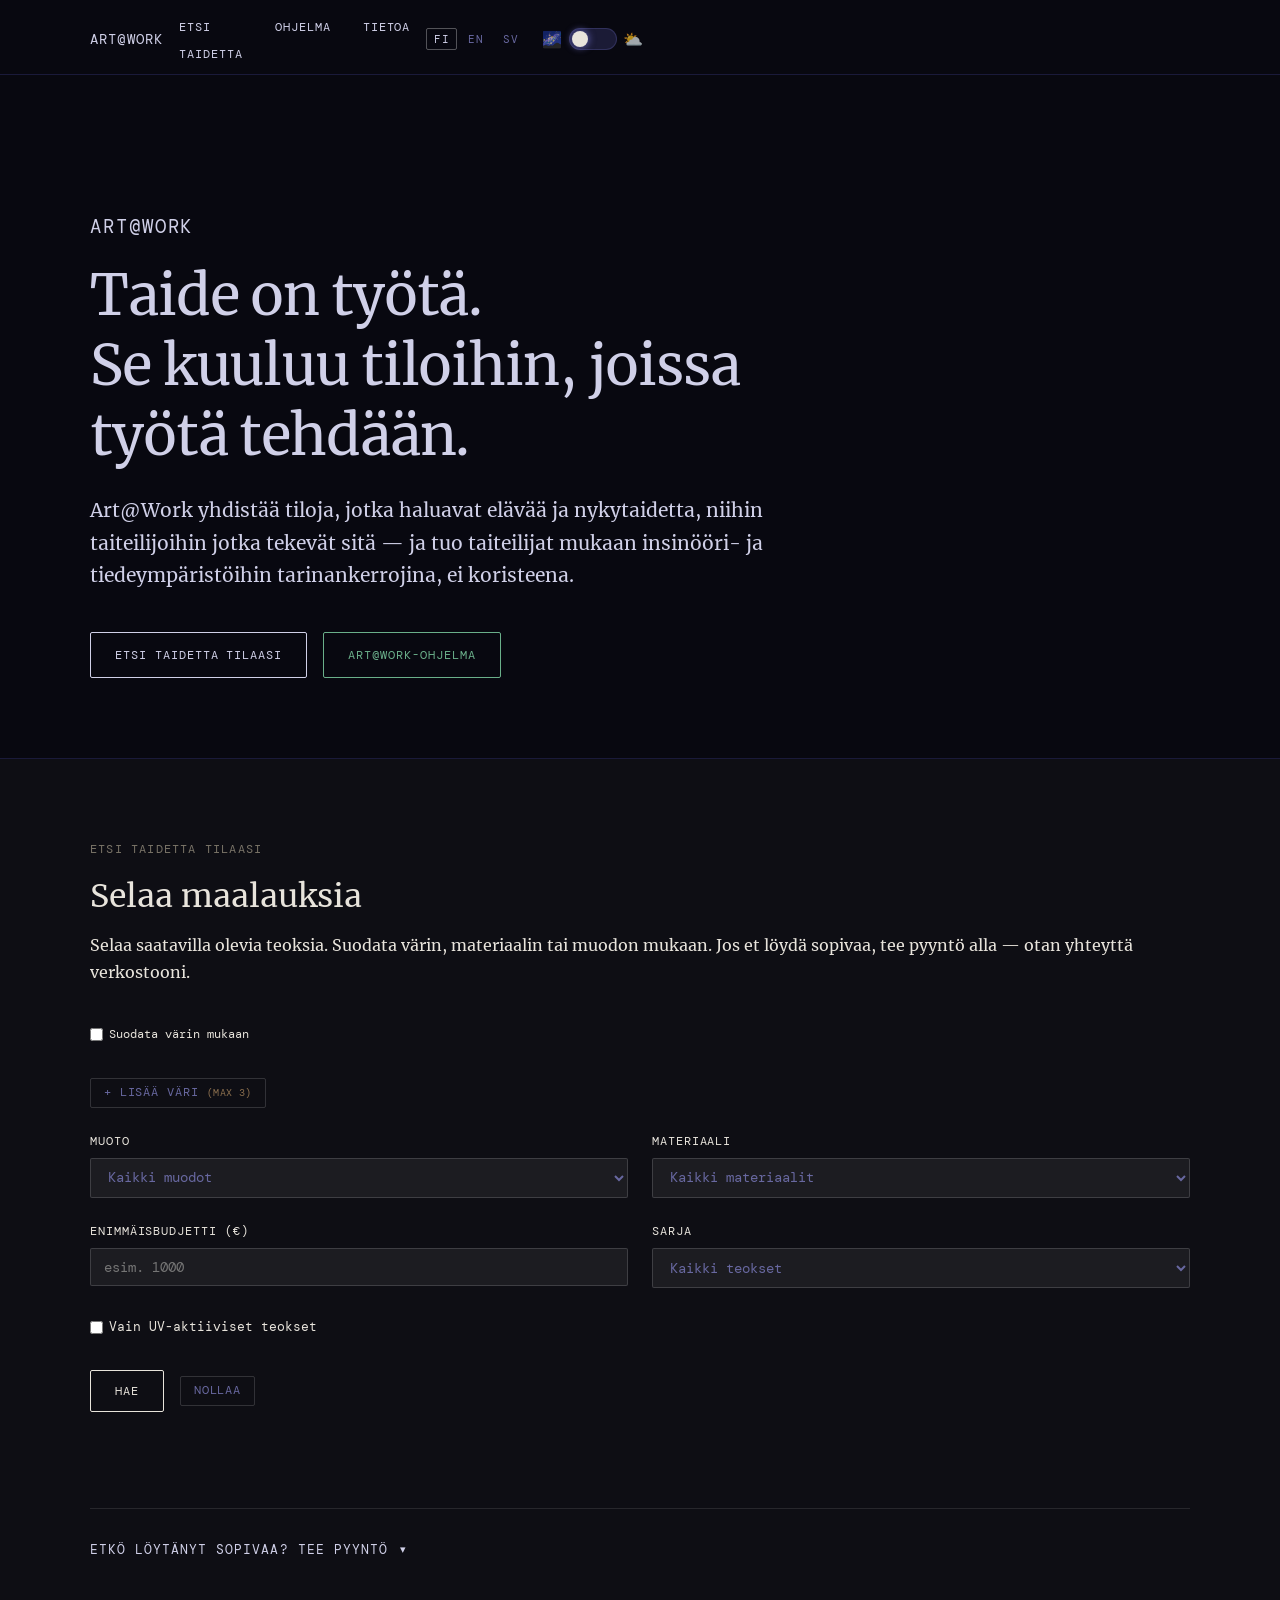
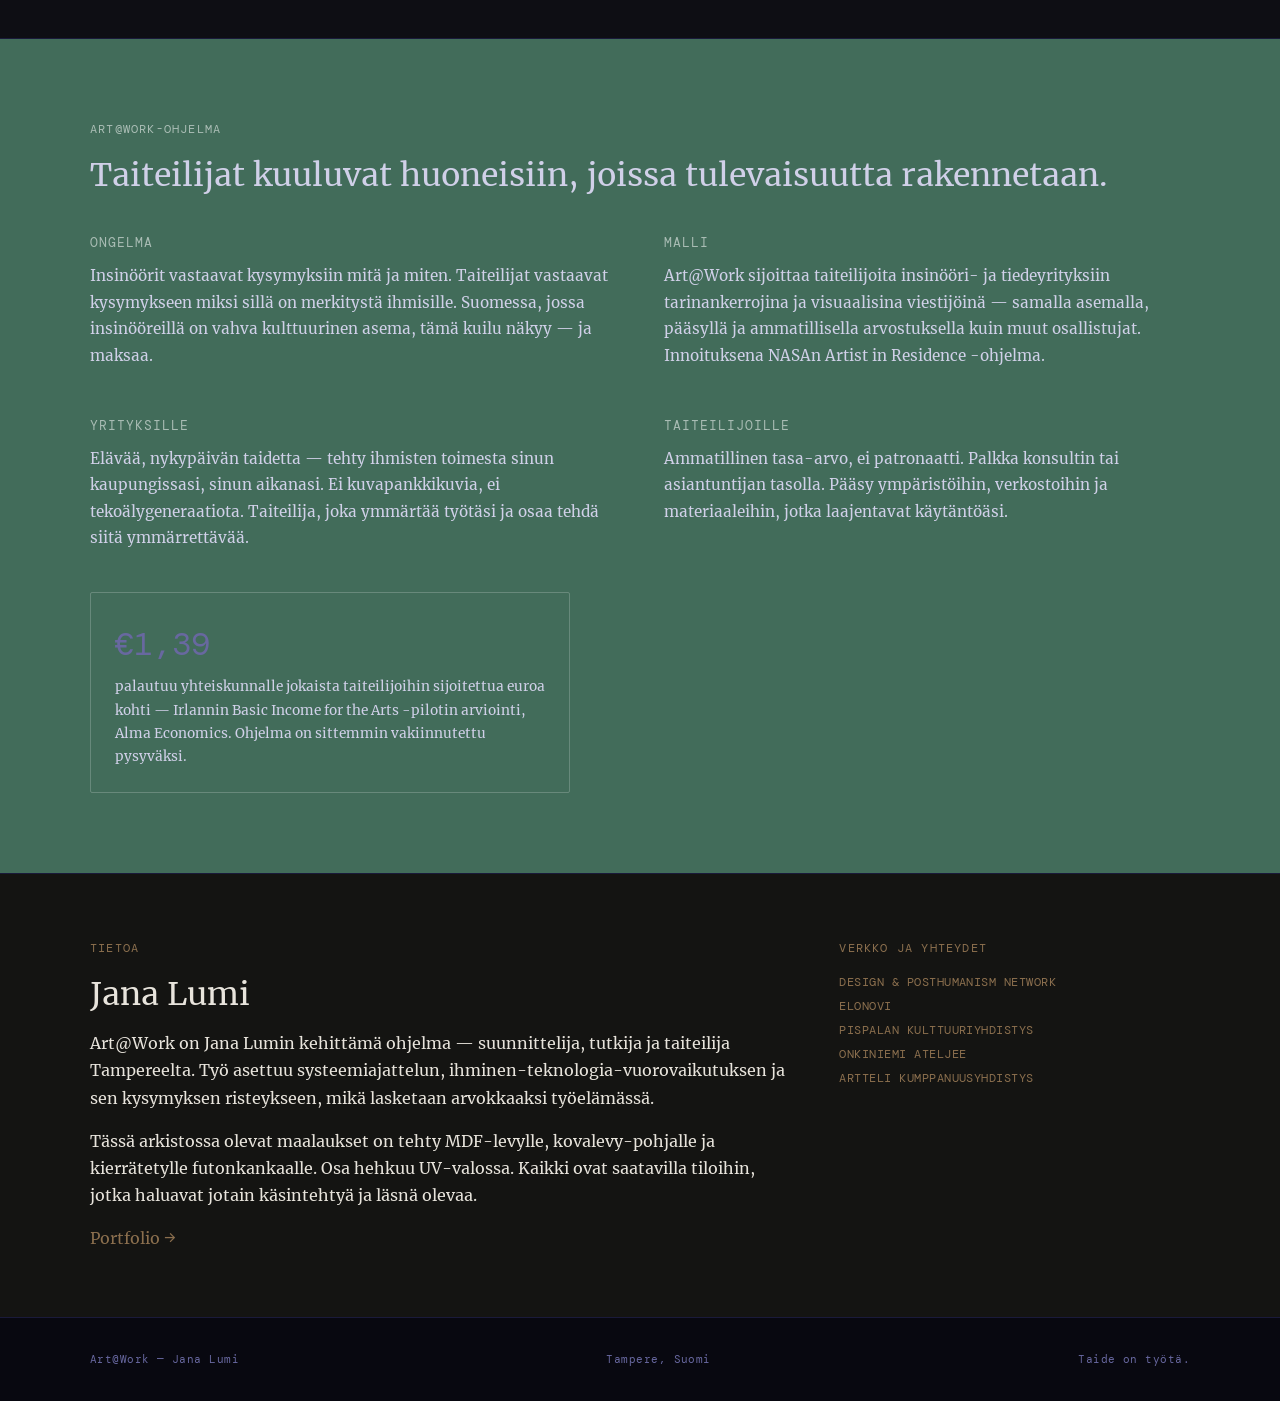
==== index.html @ 7004738d "Refactor atmosphere toggle markup in index.html" ====
<!DOCTYPE html>
<html lang="fi" data-theme="dark">
<head>
  <meta charset="UTF-8">
  <meta name="viewport" content="width=device-width, initial-scale=1.0">
  <title>Art@Work — Taidetta eläviin tiloihin</title>
  <meta name="description" content="Art@Work yhdistää taiteilijat tiloihin, joissa tarvitaan elävää, nykytaidetta — ja tuo taiteilijat mukaan insinööri- ja tiedeympäristöihin tarinankerrojina.">
  <link rel="stylesheet" href="style.css">
</head>
<body>

  <!-- ── Navigation ── -->
  <nav aria-label="Päänavigaatio">

    <!-- Row 1: logo · [mobile toggle] · [nav links] · language · atmosphere toggle -->
    <div class="nav-row-1">
      <span class="nav-logo">Art@Work</span>

      <!-- Mobile accordion trigger — hidden on desktop -->
      <button class="nav-mobile-toggle" id="nav-mobile-toggle" aria-expanded="false" aria-controls="nav-collapsible">
        <span class="nav-mobile-arrow" id="nav-mobile-arrow">▾</span>
      </button>

      <!-- Collapsible: nav links — visible on desktop, accordion on mobile -->
      <div class="nav-collapsible" id="nav-collapsible">
        <ul class="nav-links">
          <li><a href="#search">Etsi taidetta</a></li>
          <li><a href="#artwork-programme">Ohjelma</a></li>
          <li><a href="#about">Tietoa</a></li>
        </ul>
      </div>

      <!-- Always visible on right: language switcher + atmosphere toggle -->
      <div class="nav-right">
        <!-- Language switcher -->
        <div class="lang-switcher mono">
          <button class="lang-btn active" data-lang="fi">FI</button>
          <button class="lang-btn" data-lang="en">EN</button>
          <button class="lang-btn" data-lang="sv">SV</button>
        </div>
        
        <div class="nav-weather-group">
          <div id="city-input-section" style="display:none;" class="city-section">
            <div class="city-wrap">
              <input type="text" id="city-input" placeholder="Kaupunki..." autocomplete="off" aria-label="Kirjoita kaupunki">
              <div id="city-dropdown" class="city-dropdown" role="listbox" aria-label="Kaupunkiehdotukset"></div>
            </div>
          </div>

          <!-- Atmosphere toggle -->
          <div class="atmosphere-control" title="Vaihda tilaan/säähän">
            <span class="atm-icon" aria-hidden="true">🌌</span>
            <label class="toggle-switch">
              <input type="checkbox" id="atmosphere-toggle" role="switch" aria-label="Ota sää käyttöön">
              <span class="toggle-track">
                <span class="toggle-thumb"></span>
              </span>
            </label>
            <span class="atm-icon" aria-hidden="true">⛅</span>
          </div>
        </div>
      </div>

    <!-- Row 2: atmosphere label (left) + city input (right, shown when weather active) -->
    <div class="nav-row-2">
      <span class="atmosphere-label mono" id="atmosphere-label"></span>
    </div>

  </nav>

  <!-- ── Hero ── -->
  <section id="hero">
    <div class="container">
      <div class="hero-statement">
        <p class="eyebrow">Art@Work</p>
        <h1>Taide on työtä.<br>Se kuuluu tiloihin, joissa työtä tehdään.</h1>
        <p>Art@Work yhdistää tiloja, jotka haluavat elävää ja nykytaidetta, niihin taiteilijoihin jotka tekevät sitä — ja tuo taiteilijat mukaan insinööri- ja tiedeympäristöihin tarinankerrojina, ei koristeena.</p>
        <div class="zone-links">
          <a href="#search" class="btn btn-ink">Etsi taidetta tilaasi</a>
          <a href="#artwork-programme" class="btn btn-forest">Art@Work-ohjelma</a>
        </div>
      </div>
    </div>
  </section>

  <!-- ── Search zone ── -->
  <section id="search">
    <div class="container">
      <p class="eyebrow">Etsi taidetta tilaasi</p>
      <h2>Selaa maalauksia</h2>
      <p>Selaa saatavilla olevia teoksia. Suodata värin, materiaalin tai muodon mukaan. Jos et löydä sopivaa, tee pyyntö alla — otan yhteyttä verkostooni.</p>

      <!-- Palette bar -->
      <div id="palette-bar" aria-hidden="true"></div>

      <!-- Filters -->
      <div class="search-grid">

        <!-- Colour filter -->
        <div class="field-group full">
          <label class="checkbox-inline">
            <input type="checkbox" id="filter-colour">
            Suodata värin mukaan
          </label>

          <div id="colour-pickers" style="margin-top:0.75rem;display:flex;flex-direction:column;gap:0.6rem;"></div>

          <button class="btn btn-ghost" id="btn-add-colour" style="margin-top:0.5rem;align-self:flex-start;">
            + Lisää väri <span class="mono" style="font-size:0.65rem;">(max 3)</span>
          </button>
        </div>

        <!-- Shape -->
        <div class="field-group">
          <label for="filter-shape">Muoto</label>
          <select id="filter-shape">
            <option value="any">Kaikki muodot</option>
            <option value="square">Neliö</option>
            <option value="rectangle">Suorakaide</option>
            <option value="shaped">Muotoinen</option>
          </select>
        </div>

        <!-- Material -->
        <div class="field-group">
          <label for="filter-material">Materiaali</label>
          <select id="filter-material">
            <option value="any">Kaikki materiaalit</option>
            <option value="mdf">MDF</option>
            <option value="hardboard">Kovalevy</option>
            <option value="canvas">Kangas</option>
          </select>
        </div>

        <!-- Price -->
        <div class="field-group">
          <label for="filter-budget-max">Enimmäisbudjetti (€)</label>
          <input type="number" id="filter-budget-max" min="0" placeholder="esim. 1000">
        </div>

        <!-- Series -->
        <div class="field-group">
          <label for="filter-series">Sarja</label>
          <select id="filter-series">
            <option value="any">Kaikki teokset</option>
            <option value="no">Ei sarjoja</option>
            <option value="yes">Vain sarjat</option>
          </select>
        </div>

        <!-- UV -->
        <div class="field-group full">
          <div class="checkbox-group">
            <label class="checkbox-inline">
              <input type="checkbox" id="filter-uv">
              Vain UV-aktiiviset teokset
            </label>
          </div>
        </div>

        <!-- Actions -->
        <div class="search-actions full">
          <button class="btn btn-ink" id="btn-search">Hae</button>
          <button class="btn btn-ghost" id="btn-reset">Nollaa</button>
        </div>

      </div>

      <!-- Results -->
      <div id="results">
        <p class="results-count mono" id="results-count"></p>
        <div class="paintings-grid" id="paintings-grid"></div>
      </div>

      <!-- Request accordion -->
      <div id="request-accordion">
        <button
          class="accordion-trigger"
          id="accordion-trigger"
          aria-expanded="false"
          aria-controls="accordion-body">
          <span>Etkö löytänyt sopivaa? Tee pyyntö</span>
          <span class="chevron" aria-hidden="true">▾</span>
        </button>

        <div class="accordion-body" id="accordion-body" role="region" aria-labelledby="accordion-trigger">

          <p class="privacy-note" style="margin-bottom:1.5rem;">
            Pyyntösi lisätään julkiseen tietokantaan, josta taiteilijat voivat selata sitä suoraan.
            He voivat ottaa sinuun yhteyttä olemassa olevalla teoksella tai tilaustyöehdotuksella.
            Lähettämällä pyynnön hyväksyt, että yhteystietosi ovat taiteilijaverkoston nähtävissä.
          </p>

          <form class="request-form" id="request-form" novalidate>

            <div class="field-group">
              <label for="req-name">Nimesi *</label>
              <input type="text" id="req-name" name="name" required>
            </div>

            <div class="field-group">
              <label for="req-email">Sähköpostiosoite *</label>
              <input type="text" id="req-email" name="email" required>
            </div>

            <div class="field-group full">
              <label for="req-org">Organisaatio tai tila (valinnainen)</label>
              <input type="text" id="req-org" name="organisation">
            </div>

            <div class="field-group full">
              <label for="req-description">Mitä etsit? *</label>
              <textarea id="req-description" name="description" rows="4" required
                placeholder="Kuvaile tilaa, tunnelmaa, mitä tahansa hyödyllistä kontekstia."></textarea>
            </div>

            <div class="field-group full">
              <label for="req-url">Linkki tilan kuviin (valinnainen)</label>
              <input type="text" id="req-url" name="space_url"
                placeholder="Google Drive, Dropbox, verkkosivusto — vain julkinen linkki">
            </div>

            <!-- Art types -->
            <div class="field-group full" id="request-shape-group">
              <label>Teostyyppi (valitse kaikki sopivat)</label>
              <div class="checkbox-group">
                <label class="checkbox-inline"><input type="checkbox" name="art_type" value="painting"> Maalaus</label>
                <label class="checkbox-inline"><input type="checkbox" name="art_type" value="print_poster"> Juliste / vedos</label>
                <label class="checkbox-inline"><input type="checkbox" name="art_type" value="sculpture"> Veistos</label>
                <label class="checkbox-inline"><input type="checkbox" name="art_type" value="installation"> Installaatio</label>
                <label class="checkbox-inline"><input type="checkbox" name="art_type" value="mobile"> Mobile / kineettinen</label>
                <label class="checkbox-inline"><input type="checkbox" name="art_type" value="textile"> Tekstiili / seinävaate</label>
                <label class="checkbox-inline"><input type="checkbox" name="art_type" value="other"> Muu</label>
              </div>
            </div>

            <!-- Size -->
            <div class="field-group">
              <label for="req-width">Leveys noin (cm)</label>
              <input type="number" id="req-width" name="width_cm" min="1">
            </div>

            <div class="field-group">
              <label for="req-height">Korkeus noin (cm)</label>
              <input type="number" id="req-height" name="height_cm" min="1">
            </div>

            <!-- Framing + UV -->
            <div class="field-group">
              <label for="req-framing">Kehystystoive</label>
              <select id="req-framing" name="framing">
                <option value="any">Ei väliä</option>
                <option value="framed">Kehystetty</option>
                <option value="unframed">Ilman kehystä</option>
                <option value="open">Sovitaan taiteilijan kanssa</option>
              </select>
            </div>

            <div class="field-group" style="justify-content:flex-end;">
              <label>&nbsp;</label>
              <label class="checkbox-inline">
                <input type="checkbox" id="request-uv" name="uv_active" value="yes">
                UV-aktiivinen toivottu
              </label>
            </div>

            <!-- Space colours (for palette generation), max 9 -->
            <div class="field-group full">
              <label>Tilan päävärit — HEX (enintään 9, valinnainen)</label>
              <p class="privacy-note" style="margin-bottom:0.5rem;">Näistä muodostetaan väriehdotus Instagramiin.</p>
              <div class="space-colours-grid">
                <input type="text" id="req-space-colour-1" name="space_colour_1" maxlength="7" placeholder="#rrggbb">
                <input type="text" id="req-space-colour-2" name="space_colour_2" maxlength="7" placeholder="#rrggbb">
                <input type="text" id="req-space-colour-3" name="space_colour_3" maxlength="7" placeholder="#rrggbb">
                <input type="text" id="req-space-colour-4" name="space_colour_4" maxlength="7" placeholder="#rrggbb">
                <input type="text" id="req-space-colour-5" name="space_colour_5" maxlength="7" placeholder="#rrggbb">
                <input type="text" id="req-space-colour-6" name="space_colour_6" maxlength="7" placeholder="#rrggbb">
                <input type="text" id="req-space-colour-7" name="space_colour_7" maxlength="7" placeholder="#rrggbb">
                <input type="text" id="req-space-colour-8" name="space_colour_8" maxlength="7" placeholder="#rrggbb">
                <input type="text" id="req-space-colour-9" name="space_colour_9" maxlength="7" placeholder="#rrggbb">
              </div>
            </div>

            <!-- Colour wishes (max 6, prefilled from search) -->
            <div class="field-group full">
              <label>Väritoiveet teokselle — HEX (enintään 6, valinnainen)</label>
              <span class="mono" id="request-colour-note" style="font-size:0.68rem;color:var(--mid);display:block;margin-bottom:0.4rem;"></span>
              <div class="space-colours-grid">
                <input type="text" id="req-colour-wish-1" name="colour_wish_1" maxlength="7" placeholder="#rrggbb">
                <input type="text" id="req-colour-wish-2" name="colour_wish_2" maxlength="7" placeholder="#rrggbb">
                <input type="text" id="req-colour-wish-3" name="colour_wish_3" maxlength="7" placeholder="#rrggbb">
                <input type="text" id="req-colour-wish-4" name="colour_wish_4" maxlength="7" placeholder="#rrggbb">
                <input type="text" id="req-colour-wish-5" name="colour_wish_5" maxlength="7" placeholder="#rrggbb">
                <input type="text" id="req-colour-wish-6" name="colour_wish_6" maxlength="7" placeholder="#rrggbb">
              </div>
            </div>

            <!-- Budget -->
            <div class="field-group">
              <label for="req-budget-min">Budjetti min (€)</label>
              <input type="number" id="req-budget-min" name="budget_min" min="0" placeholder="esim. 200">
            </div>

            <div class="field-group">
              <label for="req-budget-max">Budjetti max (€)</label>
              <input type="number" id="req-budget-max" name="budget_max" min="0" placeholder="esim. 800">
            </div>

            <p class="privacy-note full">
              Tilaustyöhön tarvitaan budjettihaarukka. Ilman budjettia taiteilija hinnoittelee itse.
              Kaikki järjestelyt tehdään suoraan sinun ja taiteilijan välillä.
            </p>

            <div class="full" style="display:flex;gap:1rem;flex-wrap:wrap;">
              <button type="submit" class="btn btn-umber">Lähetä pyyntö</button>
            </div>

          </form>

          <div id="request-confirmation" style="display:none;">
            <p class="mono" style="font-size:0.85rem;line-height:1.8;">
              Pyyntö vastaanotettu. Se lisätään julkiseen tietokantaan pian.<br>
              Taiteilijat voivat ottaa sinuun yhteyttä suoraan. Otan myös itse yhteyttä, jos minulla on sopiva ehdokas mielessä.
            </p>
          </div>

        </div>
      </div>

    </div>
  </section>

  <!-- ── Art@Work Programme ── -->
  <section id="artwork-programme">
    <div class="container">
      <p class="eyebrow">Art@Work-ohjelma</p>
      <h2>Taiteilijat kuuluvat huoneisiin, joissa tulevaisuutta rakennetaan.</h2>

      <div class="programme-grid">
        <div class="programme-block">
          <h3>Ongelma</h3>
          <p>Insinöörit vastaavat kysymyksiin mitä ja miten. Taiteilijat vastaavat kysymykseen miksi sillä on merkitystä ihmisille. Suomessa, jossa insinööreillä on vahva kulttuurinen asema, tämä kuilu näkyy — ja maksaa.</p>
        </div>
        <div class="programme-block">
          <h3>Malli</h3>
          <p>Art@Work sijoittaa taiteilijoita insinööri- ja tiedeyrityksiin tarinankerrojina ja visuaalisina viestijöinä — samalla asemalla, pääsyllä ja ammatillisella arvostuksella kuin muut osallistujat. Innoituksena NASAn Artist in Residence -ohjelma.</p>
        </div>
        <div class="programme-block">
          <h3>Yrityksille</h3>
          <p>Elävää, nykypäivän taidetta — tehty ihmisten toimesta sinun kaupungissasi, sinun aikanasi. Ei kuvapankkikuvia, ei tekoälygeneraatiota. Taiteilija, joka ymmärtää työtäsi ja osaa tehdä siitä ymmärrettävää.</p>
        </div>
        <div class="programme-block">
          <h3>Taiteilijoille</h3>
          <p>Ammatillinen tasa-arvo, ei patronaatti. Palkka konsultin tai asiantuntijan tasolla. Pääsy ympäristöihin, verkostoihin ja materiaaleihin, jotka laajentavat käytäntöäsi.</p>
        </div>
      </div>

      <div class="ireland-stat">
        <div class="figure">€1,39</div>
        <p>palautuu yhteiskunnalle jokaista taiteilijoihin sijoitettua euroa kohti — Irlannin Basic Income for the Arts -pilotin arviointi, Alma Economics. Ohjelma on sittemmin vakiinnutettu pysyväksi.</p>
      </div>
<!--
      <div class="enquiry-actions">
        <a href="mailto:hello@artwork.fi?subject=Yrityskysely — Art@Work" class="btn btn-ink">Yrityskysely</a>
        <a href="mailto:hello@artwork.fi?subject=Taiteilijakysely — Art@Work" class="btn btn-ink">Taiteilijakysely</a>
      </div> -->
    </div>
  </section>

  <!-- ── About ── -->
  <section id="about">
    <div class="container">
      <div class="about-grid">
        <div>
          <p class="eyebrow">Tietoa</p>
          <h2>Jana Lumi</h2>
          <p style="margin-top:1rem;">Art@Work on Jana Lumin kehittämä ohjelma — suunnittelija, tutkija ja taiteilija Tampereelta. Työ asettuu systeemiajattelun, ihminen-teknologia-vuorovaikutuksen ja sen kysymyksen risteykseen, mikä lasketaan arvokkaaksi työelämässä.</p>
          <p style="margin-top:1rem;">Tässä arkistossa olevat maalaukset on tehty MDF-levylle, kovalevy-pohjalle ja kierrätetylle futonkankaalle. Osa hehkuu UV-valossa. Kaikki ovat saatavilla tiloihin, jotka haluavat jotain käsintehtyä ja läsnä olevaa.</p>
          <p style="margin-top:1rem;"><a href="https://janalumi.github.io/artworks" target="_blank" rel="noopener">Portfolio →</a></p>
        </div>
        <div>
          <p class="eyebrow" style="margin-bottom:0.75rem;">Verkko ja yhteydet</p>
          <p class="mono" style="font-size:0.75rem;line-height:2;color:var(--umber);">
            Design & Posthumanism Network<br>
            Elonovi<br>
            Pispalan Kulttuuriyhdistys<br>
            Onkiniemi Ateljee<br>
            Artteli kumppanuusyhdistys
          </p>
        </div>
      </div>
    </div>
  </section>

  <!-- ── Footer ── -->
  <footer>
    <div class="container footer-inner">
      <span>Art@Work — Jana Lumi</span>
      <span>Tampere, Suomi</span>
      <span>Taide on työtä.</span>
    </div>
  </footer>

  <!-- ── Lightbox ── -->
  <div id="lightbox" class="lightbox" role="dialog" aria-modal="true" aria-label="Teos" aria-hidden="true">
    <button class="lb-nav lb-prev" id="lb-prev" aria-label="Edellinen"><span class="lb-arrow">‹</span></button>
    <button class="lb-nav lb-next" id="lb-next" aria-label="Seuraava"><span class="lb-arrow">›</span></button>
    <div class="lb-inner">
      <button class="lb-close" id="lb-close" aria-label="Sulje">✕</button>
      <div class="lb-content">
        <div class="lb-image-wrap">
          <img id="lb-img" src="" alt="">
        </div>
        <div class="lb-detail">
          <h2 class="lb-title" id="lb-title"></h2>
          <p class="lb-meta mono" id="lb-meta"></p>
          <p class="lb-price mono" id="lb-price"></p>
          <div class="lb-swatches" id="lb-swatches"></div>
          <div class="uv-badge" id="lb-uv" style="display:none;">UV active</div>
          <p class="lb-desc" id="lb-desc"></p>

          <div id="lb-audio-section" style="display:none;margin-top:1.5rem;">
            <p class="mono" id="lb-audio-label" style="font-size:0.72rem;margin-bottom:0.5rem;"></p>
            <audio id="lb-audio" controls style="width:100%;"></audio>
          </div>

        <!--  <a class="btn btn-umber" style="margin-top:1.5rem;display:inline-block;"
            id="lb-enquire" href="mailto:hello@artwork.fi">Kysy teoksesta</a> -->

          <!-- Lighting viewer -->
          <div class="lb-lighting">
            <div class="lb-lighting-strip" id="lb-lighting-strip"></div>
            <button class="lb-uv-btn" id="lb-uv-btn" disabled aria-label="UV-valo" title="UV-valo">
              <span class="uv-icon">🟣</span>
              <span class="mono">UV</span>
            </button>
          </div>
        </div>
      </div>
    </div>
  </div>

  <script src="https://cdnjs.cloudflare.com/ajax/libs/PapaParse/5.4.1/papaparse.min.js"></script>
  <script src="atmosphere.js"></script>
  <script src="main.js"></script>
</body>
</html>
---- style.css ----
/* ============================================================
   Art@Work — style.css
   Fonts: Merriweather (body), DM Mono (labels/data/UI)
   ============================================================ */

@font-face {
  font-family: 'Merriweather';
  src: url('fonts/Merriweather-Regular.ttf') format('truetype');
  font-weight: 400;
  font-style: normal;
}

@font-face {
  font-family: 'DMMono';
  src: url('fonts/DMMono-Regular.ttf') format('truetype');
  font-weight: 400;
  font-style: normal;
}

/* ── Static tokens ── */
:root {
  --umber:      #8B6F4E;
  --forest:     #426c5a;
  --forest-light: #6AAF8A;

  --font-body:  'Merriweather', Georgia, serif;
  --font-mono:  'DMMono', 'Courier New', monospace;

  --radius:     2px;
  --gap:        1.5rem;
  --max:        1100px;

  /* Theme tokens — defaults are deep night (space mode)  */
  /* Set dynamically by atmosphere.js from data/themes.csv */
  --theme-bg:                #080810;
  --theme-bg-surface:        #0C0C18;
  --theme-line-primary:      #D0D0E8;
  --theme-line-secondary:    #C0C0D8;
  --theme-line-mid-primary:  #6868A0;
  --theme-line-subtle:       #404068;
  --theme-line-mid-secondary:#484870;
  --theme-accent:            #3A3A6A;
  --theme-border:            #1A1A3A;

  /* Aliases — kept for backward compat with older CSS rules */
  --ink:       var(--theme-line-primary);
  --paper:     var(--theme-bg);
  --mid:       var(--theme-line-mid-primary);
  --light-mid: var(--theme-border);
}

/* ── Reset ── */
*, *::before, *::after { box-sizing: border-box; margin: 0; padding: 0; }
html { font-size: 16px; scroll-behavior: smooth; }

body {
  font-family: var(--font-body);
  background: var(--theme-bg);
  color: var(--theme-line-primary);
  line-height: 1.7;
  transition: background 1.4s ease, color 0.8s ease;
}

a { color: var(--umber); text-decoration: none; }
a:hover { text-decoration: underline; }
img { display: block; max-width: 100%; }

/* ── Layout ── */
.container {
  width: min(var(--max), 100% - 3rem);
  margin-inline: auto;
}

section {
  padding-block: 5rem;
}

section + section {
  border-top: 1px solid var(--theme-border);
  transition: border-color 0.8s ease;
}

/* ── Typography ── */
h1, h2, h3 {
  font-family: var(--font-body);
  font-weight: 400;
  line-height: 1.25;
}

h1 { font-size: clamp(2rem, 5vw, 3.5rem); letter-spacing: -0.02em; }
h2 { font-size: clamp(1.4rem, 3vw, 2rem); margin-bottom: 1rem; }
h3 { font-size: 1.1rem; margin-bottom: 0.4rem; }

.mono {
  font-family: var(--font-mono);
  font-size: 0.8rem;
  letter-spacing: 0.04em;
  text-transform: uppercase;
  color: var(--umber);
}

.eyebrow {
  font-family: var(--font-mono);
  font-size: 0.75rem;
  letter-spacing: 0.1em;
  text-transform: uppercase;
  color: var(--umber);
  margin-bottom: 1rem;
}

/* ── Nav ── */
nav {
  position: sticky;
  top: 0;
  z-index: 100;
  background: var(--theme-bg);
  border-bottom: 1px solid var(--theme-border);
  padding-block: 0.75rem 0;
  transition: background 1.4s ease, border-color 0.8s ease;
}

/* Row 1: logo · nav links · language · toggle */
.nav-row-1 {
  display: flex;
  align-items: center;
  gap: 1rem;
  padding-bottom: 0.5rem;
  width: min(var(--max), 100% - 3rem);
  margin-inline: auto;
}

.nav-logo {
  font-family: var(--font-mono);
  font-size: 0.9rem;
  letter-spacing: 0.08em;
  text-transform: uppercase;
  color: var(--theme-line-primary);
  flex-shrink: 0;
}

.nav-links {
  display: flex;
  gap: 2rem;
  list-style: none;
  flex: 1;
}

.nav-links a {
  font-family: var(--font-mono);
  font-size: 0.75rem;
  letter-spacing: 0.08em;
  text-transform: uppercase;
  color: var(--theme-line-primary);
}

.nav-links a:hover { color: var(--umber); text-decoration: none; }

/* Row 2: atmosphere label + city input, right-aligned */
.nav-row-2 {
  display: flex;
  align-items: center;
  justify-content: flex-end;
  gap: 0.75rem;
  padding-bottom: 0.5rem;
  width: min(var(--max), 100% - 3rem);
  margin-inline: auto;
  min-height: 1.8rem;
}

/* Nav right group — language + toggle, always visible */
.nav-right {
  display: flex;
  flex: 1;
  align-items: center;
  justify-content: space-between;
  gap: 1rem;
}

.nav-weather-group {
  display: flex;
  align-items: center;
  gap: 0.75rem;
}

/* Mobile accordion toggle */
.nav-mobile-toggle {
  display: none;
  background: none;
  border: 1px solid rgba(255,255,255,0.2);
  color: var(--theme-line-primary);
  font-size: 0.85rem;
  width: 1.8rem;
  height: 1.8rem;
  align-items: center;
  justify-content: center;
  border-radius: var(--radius);
  cursor: pointer;
  flex-shrink: 0;
  transition: border-color 0.15s;
}

.nav-mobile-toggle:hover {
  border-color: rgba(255,255,255,0.4);
}

.nav-mobile-arrow {
  display: inline-block;
  transition: transform 0.2s;
}

.nav-mobile-toggle[aria-expanded="true"] .nav-mobile-arrow {
  transform: rotate(180deg);
}

/* Collapsible nav links */
.nav-collapsible {
  display: flex;
  align-items: center;
  flex: 1;
}

/* Mobile styles */
@media (max-width: 680px) {
  .nav-row-1 {
    flex-wrap: wrap;
    row-gap: 0.5rem;
  }

  .nav-mobile-toggle {
    display: flex;
    order: -1;
  }

  .nav-collapsible {
    display: none;
    width: 100%;
    order: 10;
    padding-bottom: 0.5rem;
  }

  .nav-collapsible.open {
    display: flex;
  }

  .nav-links {
    flex-direction: column;
    gap: 0.6rem;
  }

  .nav-right {
    justify-content: space-between;
    width: 100%;
    margin-left: auto;
  }

  .nav-row-2 {
    justify-content: space-between;
  }
}

/* ── Hero ── */
#hero {
  padding-block: 7rem 5rem;
}

.hero-statement {
  max-width: 780px;
}

.hero-statement p {
  font-size: clamp(1rem, 2vw, 1.2rem);
  color: var(--theme-line-mid-primary);
  margin-top: 1.5rem;
  max-width: 60ch;
}

.zone-links {
  display: flex;
  gap: 1rem;
  flex-wrap: wrap;
  margin-top: 2.5rem;
}

.btn {
  font-family: var(--font-mono);
  font-size: 0.75rem;
  letter-spacing: 0.08em;
  text-transform: uppercase;
  padding: 0.75rem 1.5rem;
  border: 1px solid currentColor;
  border-radius: var(--radius);
  cursor: pointer;
  transition: background 0.15s, color 0.15s;
  background: transparent;
}

.btn-ink {
  color: var(--theme-line-primary);
  border-color: var(--theme-line-primary);
}
.btn-ink:hover {
  background: var(--theme-line-primary);
  color: var(--theme-bg);
  text-decoration: none;
}

.btn-forest {
  color: var(--forest);
  border-color: var(--forest);
}
.btn-forest:hover {
  background: var(--forest);
  color: var(--paper);
  text-decoration: none;
}

/* Lighter forest for dark sky zone so the button is readable */
[data-theme="dark"] #hero .btn-forest {
  color: var(--forest-light);
  border-color: var(--forest-light);
}
[data-theme="dark"] #hero .btn-forest:hover {
  background: var(--forest-light);
  color: var(--theme-bg);
}

.btn-umber {
  color: var(--umber);
  border-color: var(--umber);
}
.btn-umber:hover {
  background: var(--umber);
  color: var(--paper);
  text-decoration: none;
}

/* ── Colour palette bar (signature element) ── */
#palette-bar {
  height: 6px;
  width: 100%;
  display: flex;
  transition: all 0.3s ease;
  margin-bottom: 2rem;
  border-radius: var(--radius);
  overflow: hidden;
}

.palette-segment {
  flex: 1;
  transition: background 0.3s;
}

/* ── Search zone ── */


#search h2,
#search .eyebrow,
#search label,
#search p {
  color: var(--paper);
}

#search .eyebrow {
  color: var(--mid);
}

.search-grid {
  display: grid;
  grid-template-columns: 1fr 1fr;
  gap: var(--gap);
  margin-top: 2rem;
}

@media (max-width: 680px) {
  .search-grid { grid-template-columns: 1fr; }
}

.field-group {
  display: flex;
  flex-direction: column;
  gap: 0.4rem;
}

.field-group.full {
  grid-column: 1 / -1;
}

label {
  font-family: var(--font-mono);
  font-size: 0.72rem;
  letter-spacing: 0.08em;
  text-transform: uppercase;
  color: var(--theme-line-mid-primary);
}

input[type="text"],
input[type="number"],
select,
textarea {
  font-family: var(--font-mono);
  font-size: 0.85rem;
  background: rgba(255,255,255,0.06);
  border: 1px solid rgba(255,255,255,0.15);
  color: var(--theme-line-mid-primary);
  padding: 0.6rem 0.8rem;
  border-radius: var(--radius);
  width: 100%;
  outline: none;
  transition: border-color 0.15s;
}

input[type="text"]:focus,
input[type="number"]:focus,
select:focus,
textarea:focus {
  border-color: var(--umber);
  color: var(--theme-line-mid-primary); /* var(--theme-line-primary); */
}

select option { background: var(--theme-bg-surface); color: var(--theme-line-primary); } /* background of option dropdown */

.checkbox-group {
  display: flex;
  flex-wrap: wrap;
  gap: 0.5rem 1rem;
  margin-top: 0.25rem;
}

.checkbox-group label {
  display: flex;
  align-items: center;
  gap: 0.4rem;
  text-transform: none;
  letter-spacing: 0;
  font-size: 0.8rem;
  cursor: pointer;
  color: var(--theme-line-primary);
}

/* colour picker row */
.colour-row {
  display: flex;
  align-items: center;
  gap: 0.75rem;
  flex-wrap: wrap;
}

input[type="color"] {
  width: 2.5rem;
  height: 2.5rem;
  border: 1px solid rgba(255,255,255,0.2);
  border-radius: var(--radius);
  padding: 0;
  cursor: pointer;
  background: none;
}

.colour-inputs {
  display: flex;
  gap: 0.5rem;
  align-items: center;
}

.colour-inputs input {
  width: 4.5rem;
}

.colour-inputs span {
  font-family: var(--font-mono);
  font-size: 0.7rem;
  color: var(--mid);
}

.search-actions {
  grid-column: 1 / -1;
  display: flex;
  gap: 1rem;
  align-items: center;
  margin-top: 0.5rem;
}

#search .btn-ink {
  color: #E8E4DC;
  border-color: #E8E4DC;
}
#search .btn-ink:hover {
  background: #E8E4DC;
  color: #0E0E14;
}

/* ── Results grid ── */
#results {
  margin-top: 3rem;
}

.results-count {
  font-family: var(--font-mono);
  font-size: 0.75rem;
  letter-spacing: 0.06em;
  color: var(--theme-line-mid-primary);
  margin-bottom: 1.5rem;
}

.paintings-grid {
  display: grid;
  grid-template-columns: repeat(auto-fill, minmax(220px, 1fr));
  gap: var(--gap);
}

.painting-card {
  background: rgba(255,255,255,0.04);
  border: 1px solid rgba(255,255,255,0.08);
  border-radius: var(--radius);
  overflow: hidden;
  cursor: pointer;
  transition: border-color 0.15s, transform 0.15s;
}

.painting-card:hover {
  border-color: var(--umber);
  transform: translateY(-2px);
}

.painting-card img {
  width: 100%;
  aspect-ratio: 1;
  object-fit: cover;
  display: block;
}

.card-body {
  padding: 0.75rem;
}

.card-title {
  font-family: var(--font-body);
  font-size: 0.95rem;
  color: var(--ink);
  margin-bottom: 0.25rem;
}

.card-meta {
  font-family: var(--font-mono);
  font-size: 0.68rem;
  color: var(--mid);
  line-height: 1.6;
}

.card-swatches {
  display: flex;
  gap: 3px;
  margin-top: 0.5rem;
}

.swatch {
  width: 14px;
  height: 14px;
  border-radius: 50%;
  border: 1px solid rgba(255,255,255,0.1);
}

.uv-badge {
  display: inline-block;
  font-family: var(--font-mono);
  font-size: 0.6rem;
  letter-spacing: 0.06em;
  text-transform: uppercase;
  background: rgba(120, 60, 200, 0.25);
  color: #c8a0f0;
  border: 1px solid rgba(120, 60, 200, 0.4);
  padding: 0.1rem 0.4rem;
  border-radius: 10px;
  margin-top: 0.4rem;
}

/* ── Request accordion ── */
#request-accordion {
  margin-top: 3rem;
  border-top: 1px solid rgba(255,255,255,0.1);
  padding-top: 2rem;
}

.accordion-trigger {
  background: none;
  border: none;
  color: var(--theme-line-primary);
  font-family: var(--font-mono);
  font-size: 0.8rem;
  letter-spacing: 0.08em;
  text-transform: uppercase;
  cursor: pointer;
  display: flex;
  align-items: center;
  gap: 0.75rem;
  padding: 0;
}

.accordion-trigger .chevron {
  transition: transform 0.2s;
  font-size: 0.7rem;
}

.accordion-trigger[aria-expanded="true"] .chevron {
  transform: rotate(180deg);
}

.accordion-body {
  display: none;
  padding-top: 2rem;
}

.accordion-body.open {
  display: block;
}

/* Request form (light version inside dark section) */
.request-form {
  display: grid;
  grid-template-columns: 1fr 1fr;
  gap: var(--gap);
  margin-top: 1.5rem;
}

@media (max-width: 680px) {
  .request-form { grid-template-columns: 1fr; }
}

.request-form .full { grid-column: 1 / -1; }

textarea {
  resize: vertical;
  min-height: 100px;
}

.privacy-note {
  font-family: var(--font-mono);
  font-size: 0.7rem;
  color: var(--mid);
  line-height: 1.6;
  grid-column: 1 / -1;
}

/* ── Art@Work zone ── */
#artwork-programme {
  background: var(--forest);
  color: var(--theme-line-primary);
}

#artwork-programme h2,
#artwork-programme p,
#artwork-programme .eyebrow {
  color: var(--theme-line-primary);
}

#artwork-programme .eyebrow {
  color: rgba(255,255,255,0.55);
}

.programme-grid {
  display: grid;
  grid-template-columns: 1fr 1fr;
  gap: 3rem;
  margin-top: 2.5rem;
}

@media (max-width: 680px) {
  .programme-grid { grid-template-columns: 1fr; }
}

.programme-block h3 {
  font-family: var(--font-mono);
  font-size: 0.8rem;
  letter-spacing: 0.08em;
  text-transform: uppercase;
  color: rgba(255,255,255,0.55);
  margin-bottom: 0.75rem;
}

.programme-block p {
  font-size: 0.95rem;
  line-height: 1.75;
}

.ireland-stat {
  margin-top: 2.5rem;
  padding: 1.5rem;
  border: 1px solid rgba(255,255,255,0.2);
  border-radius: var(--radius);
  max-width: 480px;
}

.ireland-stat .figure {
  font-family: var(--font-mono);
  font-size: 2rem;
  color: var(--theme-line-mid-primary);
  margin-bottom: 0.25rem;
}

.ireland-stat p {
  font-size: 0.85rem;
  color: rgba(255,255,255,0.7);
}

.enquiry-actions {
  display: flex;
  gap: 1rem;
  flex-wrap: wrap;
  margin-top: 2rem;
}

#artwork-programme .btn-ink {
  color: var(--theme-line-primary);
  border-color: rgba(255,255,255,0.5);
}

#artwork-programme .btn-ink:hover {
  background: var(--paper);
  color: var(--forest);
}

/* ── About / footer ── */
#about {
  padding-block: 4rem;
}

.about-grid {
  display: grid;
  grid-template-columns: 2fr 1fr;
  gap: 3rem;
  align-items: start;
}

@media (max-width: 680px) {
  .about-grid { grid-template-columns: 1fr; }
}

footer {
  border-top: 1px solid var(--theme-border);
  padding-block: 2rem;
  font-family: var(--font-mono);
  font-size: 0.7rem;
  color: var(--theme-line-mid-primary);
  letter-spacing: 0.04em;
  transition: border-color 0.8s ease;
}

.footer-inner {
  display: flex;
  justify-content: space-between;
  flex-wrap: wrap;
  gap: 1rem;
}

/* ── Utility ── */
.visually-hidden {
  position: absolute;
  width: 1px; height: 1px;
  overflow: hidden;
  clip: rect(0,0,0,0);
  white-space: nowrap;
}

@media (prefers-reduced-motion: reduce) {
  *, *::before, *::after { transition: none !important; animation: none !important; }
}

/* ============================================================
   Additions — atmosphere, toggle, lightbox, city typeahead
   ============================================================ */




/* ── Nav controls ── */
.nav-controls {
  display: flex;
  align-items: center;
  gap: 1rem;
  flex-wrap: wrap;
}

/* ── Atmosphere toggle ── */
.atmosphere-control {
  display: flex;
  align-items: center;
  gap: 0.4rem;
}

.atm-icon {
  font-size: 1rem;
  opacity: 0.7;
  line-height: 1;
}

.toggle-switch {
  position: relative;
  display: inline-block;
  cursor: pointer;
}

.toggle-switch input { display: none; }

.toggle-track {
  display: block;
  width: 3rem;
  height: 1.4rem;
  background: rgba(40, 40, 80, 0.6);
  border: 1px solid rgba(100, 100, 180, 0.3);
  border-radius: 1rem;
  position: relative;
  transition: background 0.3s, border-color 0.3s;
}

.toggle-switch input:checked + .toggle-track {
  background: rgba(80, 60, 30, 0.6);
  border-color: rgba(180, 140, 60, 0.4);
}

.toggle-thumb {
  position: absolute;
  top: 2px; left: 2px;
  width: 1rem; height: 1rem;
  background: #E8E4DC;
  border-radius: 50%;
  transition: transform 0.25s ease;
  box-shadow: 0 0 6px 2px rgba(120, 120, 220, 0.5);
  display: flex;
  align-items: center;
  justify-content: center;
  font-size: 0.55rem;
}

.toggle-switch input:checked + .toggle-track .toggle-thumb {
  transform: translateX(1.6rem);
  box-shadow: 0 0 8px 3px rgba(220, 160, 60, 0.6);
}

/* ── Atmosphere label ── */
.atmosphere-label {
  font-size: 0.65rem;
  color: var(--mid);
  white-space: nowrap;
}

/* ── Language switcher ── */
.lang-switcher {
  display: flex;
  gap: 0.25rem;
}

.lang-btn {
  background: none;
  border: 1px solid transparent;
  color: var(--mid);
  font-family: var(--font-mono);
  font-size: 0.7rem;
  letter-spacing: 0.08em;
  padding: 0.2rem 0.4rem;
  cursor: pointer;
  border-radius: var(--radius);
  transition: color 0.15s, border-color 0.15s;
}

.lang-btn:hover,
.lang-btn.active {
  color: var(--theme-line-primary);
  border-color: rgba(255,255,255,0.3);
}

/* ── City typeahead ── */
.city-section {
  position: relative;
}

.city-wrap {
  position: relative;
}

#city-input {
  width: 160px;
  background: rgba(255,255,255,0.06);
  border: 1px solid rgba(255,255,255,0.15);
  color: var(--theme-line-mid-primary);
  font-family: var(--font-mono);
  font-size: 0.78rem;
  padding: 0.35rem 0.6rem;
  border-radius: var(--radius);
}

.city-dropdown {
  position: absolute;
  top: 100%;
  left: 0;
  z-index: 200;
  background: #1C1C1A;
  border: 1px solid rgba(255,255,255,0.15);
  border-radius: var(--radius);
  width: 220px;
  display: none;
  box-shadow: 0 8px 24px rgba(0,0,0,0.4);
}

.city-option {
  padding: 0.5rem 0.75rem;
  cursor: pointer;
  display: flex;
  gap: 0.5rem;
  align-items: baseline;
  transition: background 0.1s;
}

.city-option:hover { background: rgba(255,255,255,0.06); }

.city-name {
  font-family: var(--font-mono);
  font-size: 0.8rem;
  color: var(--theme-line-primary);
}

.city-country {
  font-family: var(--font-mono);
  font-size: 0.68rem;
  color: var(--theme-line-mid-primary);
}

/* ── Multi-colour picker rows ── */
.colour-row {
  display: flex;
  align-items: center;
  gap: 0.6rem;
  flex-wrap: wrap;
}

.cp-remove {
  background: none;
  border: none;
  color: var(--mid);
  cursor: pointer;
  font-size: 0.7rem;
  padding: 0.2rem;
  transition: color 0.15s;
}
.cp-remove:hover { color: var(--theme-line-primary); }

.btn-ghost {
  color: var(--mid);
  border-color: rgba(255,255,255,0.15);
  font-size: 0.72rem;
  padding: 0.4rem 0.8rem;
}
.btn-ghost:hover {
  color: var(--theme-line-primary);
  border-color: rgba(255,255,255,0.3);
  background: transparent;
  text-decoration: none;
}

/* ── Space colours grid ── */
.space-colours-grid {
  display: grid;
  grid-template-columns: repeat(auto-fill, minmax(100px, 1fr));
  gap: 0.5rem;
  margin-top: 0.4rem;
}

.space-colours-grid input {
  font-size: 0.75rem;
  padding: 0.4rem 0.5rem;
}

/* ── Checkbox inline ── */
.checkbox-inline {
  display: flex;
  align-items: center;
  gap: 0.4rem;
  font-family: var(--font-mono);
  font-size: 0.78rem;
  color: var(--theme-line-primary);
  cursor: pointer;
  text-transform: none;
  letter-spacing: 0;
}

/* ── Lightbox ── */
.lightbox {
  position: fixed;
  inset: 0;
  z-index: 500;
  background: rgba(8, 8, 8, 0.92);
  display: none;
  align-items: center;
  justify-content: center;
  padding: 1.5rem;
  backdrop-filter: blur(4px);
}

.lightbox.open {
  display: flex;
}

.lb-inner {
  position: relative;
  width: min(960px, 100%);
  max-height: 90vh;
  background: #141412;
  border: 1px solid rgba(255,255,255,0.08);
  border-radius: var(--radius);
  overflow: hidden;
  display: flex;
  flex-direction: column;
}

.lb-content {
  display: grid;
  grid-template-columns: 1fr 1fr;
  overflow: auto;
  flex: 1;
}

@media (max-width: 640px) {
  .lb-content { grid-template-columns: 1fr; }
}

.lb-image-wrap {
  background: #0A0A08;
  display: flex;
  align-items: center;
  justify-content: center;
  padding: 1.5rem;
  min-height: 300px;
}

.lb-image-wrap img {
  max-width: 100%;
  max-height: 60vh;
  object-fit: contain;
}

.lb-detail {
  padding: 2rem;
  overflow-y: auto;
}

.lb-title {
  font-size: 1.3rem;
  margin-bottom: 0.75rem;
  color: var(--theme-line-primary);
}

.lb-meta {
  font-size: 0.72rem;
  color: var(--mid);
  line-height: 1.8;
  margin-bottom: 0.5rem;
}

.lb-price {
  font-size: 0.85rem;
  color: var(--umber);
  margin-bottom: 0.75rem;
}

.lb-swatches {
  display: flex;
  gap: 5px;
  margin-bottom: 0.75rem;
  flex-wrap: wrap;
}

.swatch-lg {
  width: 20px;
  height: 20px;
  border-radius: 50%;
  border: 1px solid rgba(255,255,255,0.1);
}

.lb-desc {
  font-size: 0.9rem;
  line-height: 1.7;
  color: var(--ink);
  margin-top: 0.5rem;
}

.lb-close {
  position: absolute;
  top: 0.75rem; right: 0.75rem;
  z-index: 10;
  background: none;
  border: none;
  color: var(--mid);
  font-size: 1.1rem;
  cursor: pointer;
  padding: 0.25rem 0.5rem;
  transition: color 0.15s;
}
.lb-close:hover { color: var(--theme-line-primary); }

.lb-nav {
  position: fixed;
  top: 50%;
  transform: translateY(-50%);
  z-index: 600;
  background: rgba(10,10,10,0.55);
  border: 1px solid rgba(255,255,255,0.15);
  color: var(--theme-line-primary);
  font-size: 1.4rem;
  width: 48px;
  height: 120px;
  display: flex;
  align-items: center;
  justify-content: center;
  cursor: pointer;
  border-radius: 24px;
  backdrop-filter: blur(6px);
  transition: background 0.2s, border-color 0.2s, color 0.2s;
}
.lb-nav:hover {
  background: rgba(30,30,30,0.8);
  border-color: rgba(255,255,255,0.35);
  color: #fff;
}
.lb-prev { left: 0.75rem; }
.lb-prev:hover .lb-arrow { transform: translateX(-3px); }
.lb-next { right: 0.75rem; }
.lb-next:hover .lb-arrow { transform: translateX(3px); }
.lb-arrow {
  display: inline-block;
  transition: transform 0.2s;
}

/* ── Ireland stat (already in base, just colour fixes) ── */
.ireland-stat { border-color: rgba(255,255,255,0.2); }

/* ── Reduced motion ── */
@media (prefers-reduced-motion: reduce) {
  body { transition: none; }
}

/* ── Series badge ── */
.series-badge {
  display: inline-block;
  font-family: var(--font-mono);
  font-size: 0.6rem;
  letter-spacing: 0.06em;
  text-transform: uppercase;
  background: rgba(60, 80, 140, 0.25);
  color: #90A8D0;
  border: 1px solid rgba(60, 80, 140, 0.4);
  padding: 0.1rem 0.4rem;
  border-radius: 10px;
  margin-top: 0.4rem;
}

.card-badges {
  display: flex;
  gap: 0.3rem;
  flex-wrap: wrap;
  margin-top: 0.4rem;
}

/* ============================================================
   Sky / Ground zone split
   Sky (hero + nav): changes fully with atmosphere mood
   Ground (search, form, programme, about): defined surfaces
   Images, colour pickers, search results: never touched
   ============================================================ */

/* Sky zone */
#hero {
  background: var(--theme-bg);
  color: var(--theme-line-primary);
  transition: background 1.4s ease, color 0.8s ease;
  overflow: hidden;
}

#hero h1,
#hero p,
#hero .eyebrow {
  color: var(--theme-line-primary);
  transition: color 0.8s ease;
}

/* Ground zone — search */
#search {
  background: #0E0E14;
  color: #E8E4DC;
}

#search h2,
#search .eyebrow,
#search label,
#search p {
  color: #E8E4DC;
}

#search .eyebrow { color: #7A7468; }

/* Ground zone — about */
#about {
  background: #141412;
  color: #E8E4DC;
}

/* Ground zone — programme always forest */
#artwork-programme {
  background: var(--forest) !important;
  color: #F2EDE4;
}

/* ── Lighting viewer ── */
.lb-lighting {
  display: flex;
  align-items: center;
  gap: 0.75rem;
  margin-top: 1.5rem;
  padding-top: 1rem;
  border-top: 1px solid rgba(255,255,255,0.08);
  flex-wrap: wrap;
}

.lb-lighting-strip {
  display: flex;
  gap: 0.3rem;
  flex-wrap: wrap;
}

.light-btn {
  background: none;
  border: 1px solid transparent;
  border-radius: var(--radius);
  padding: 0.3rem;
  cursor: pointer;
  opacity: 0.55;
  transition: opacity 0.2s, border-color 0.2s;
  display: flex;
  align-items: center;
  justify-content: center;
}

.light-btn img {
  width: 32px;
  height: 32px;
  display: block;
}

.light-btn:hover {
  opacity: 0.85;
  border-color: rgba(255,255,255,0.25);
}

.light-btn.active {
  opacity: 1;
  border-color: var(--umber);
}

/* UV button */
.lb-uv-btn {
  background: rgba(100, 0, 160, 0.2);
  border: 1px solid rgba(150, 60, 200, 0.4);
  border-radius: var(--radius);
  color: #C090F0;
  font-family: var(--font-mono);
  font-size: 0.68rem;
  letter-spacing: 0.06em;
  padding: 0.35rem 0.6rem;
  cursor: pointer;
  display: flex;
  align-items: center;
  gap: 0.3rem;
  transition: background 0.15s, border-color 0.15s, opacity 0.15s;
}

.lb-uv-btn:hover:not(:disabled) {
  background: rgba(120, 0, 200, 0.35);
  border-color: rgba(180, 80, 240, 0.6);
}

.lb-uv-btn.uv-active {
  background: rgba(140, 0, 220, 0.4);
  border-color: rgba(200, 100, 255, 0.7);
  box-shadow: 0 0 10px rgba(160, 60, 255, 0.4);
}

.lb-uv-btn:disabled,
.lb-uv-btn.disabled {
  opacity: 0.3;
  cursor: not-allowed;
}

.uv-icon { font-size: 0.8rem; }
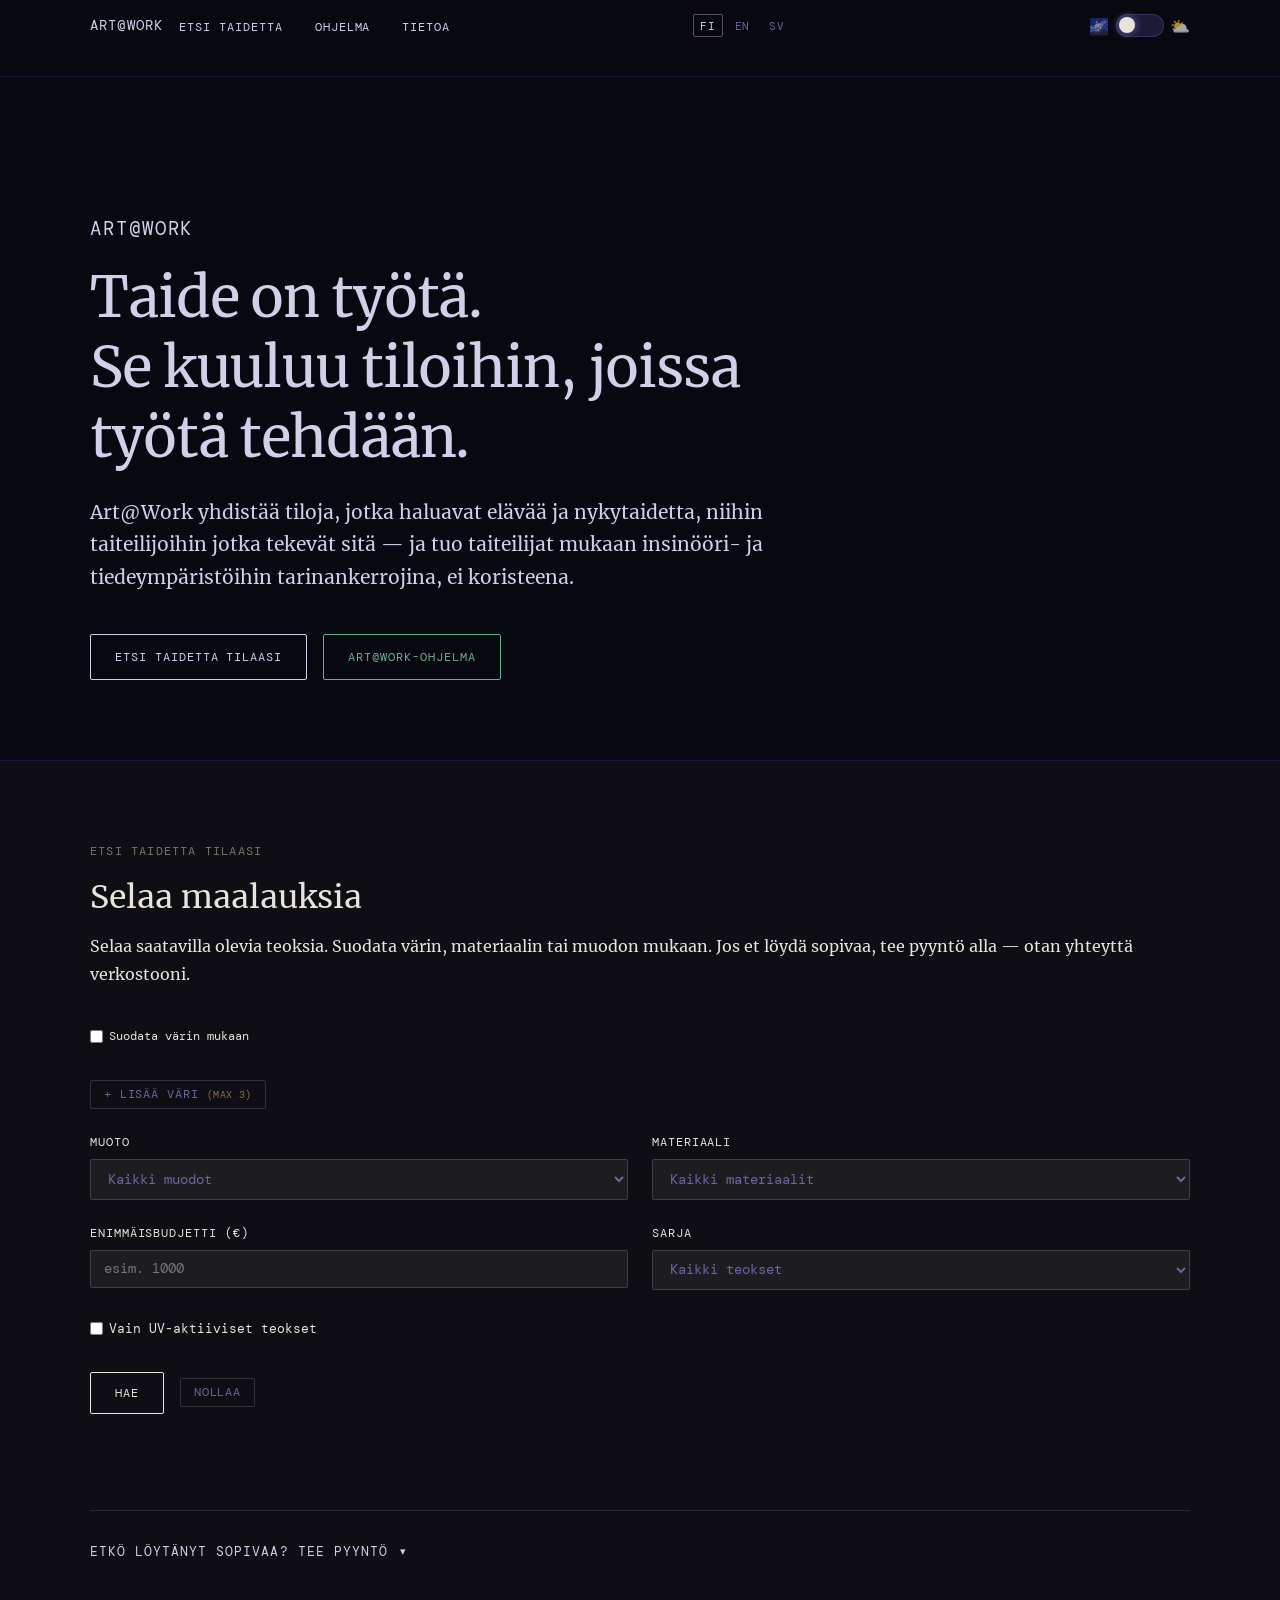
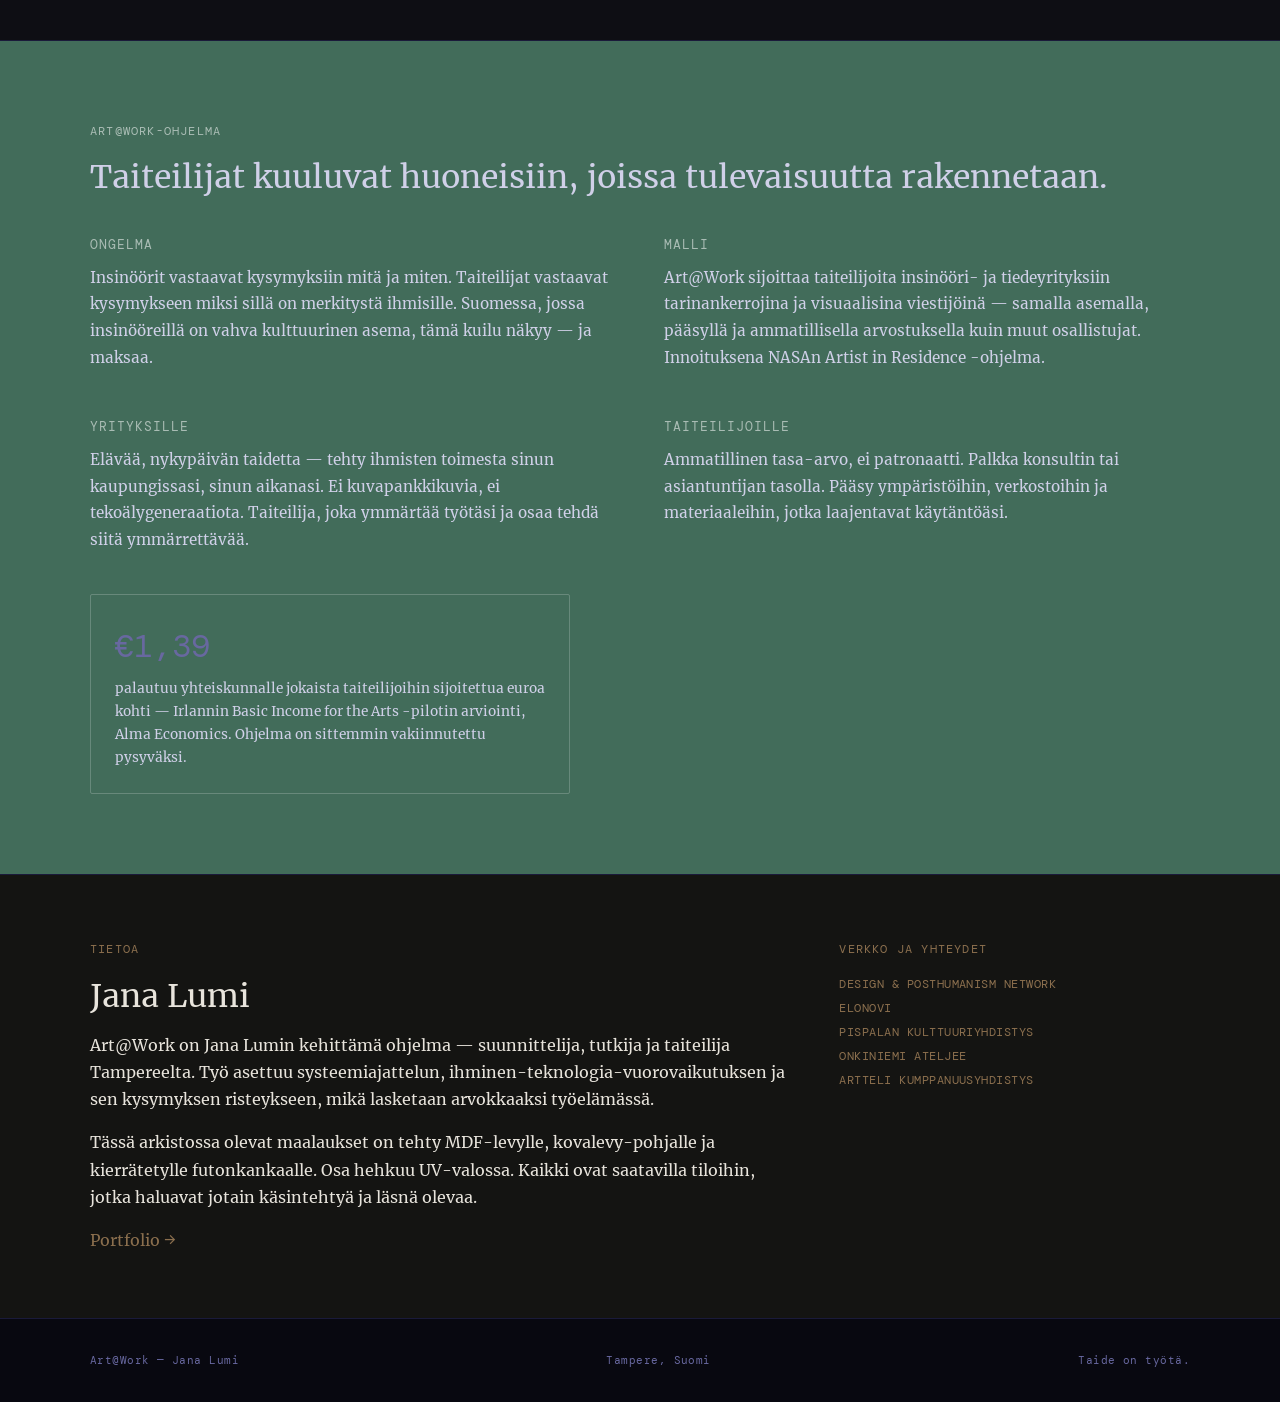
==== commit 48eb6c23: "Update index.html" ====
--- a/index.html
+++ b/index.html
@@ -60,6 +60,7 @@
           </div>
         </div>
       </div>
+    </div>
 
     <!-- Row 2: atmosphere label (left) + city input (right, shown when weather active) -->
     <div class="nav-row-2">
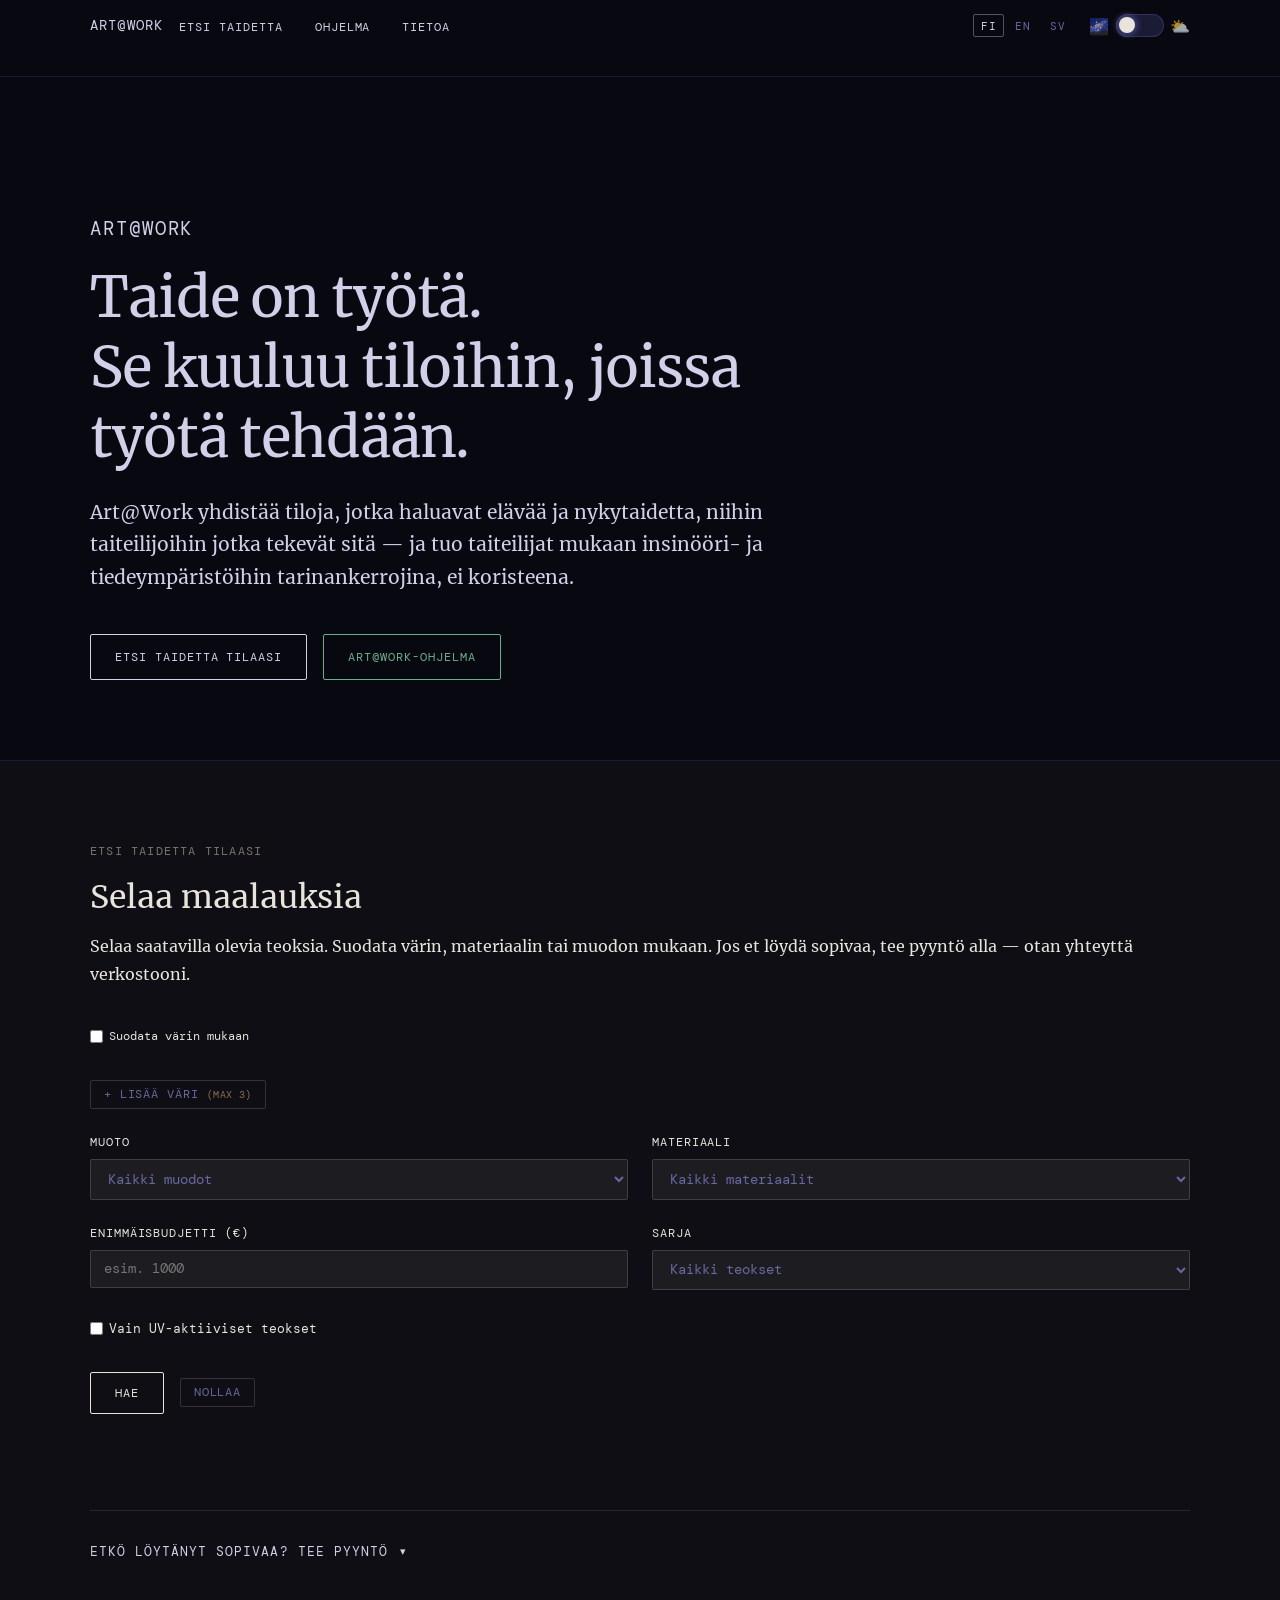
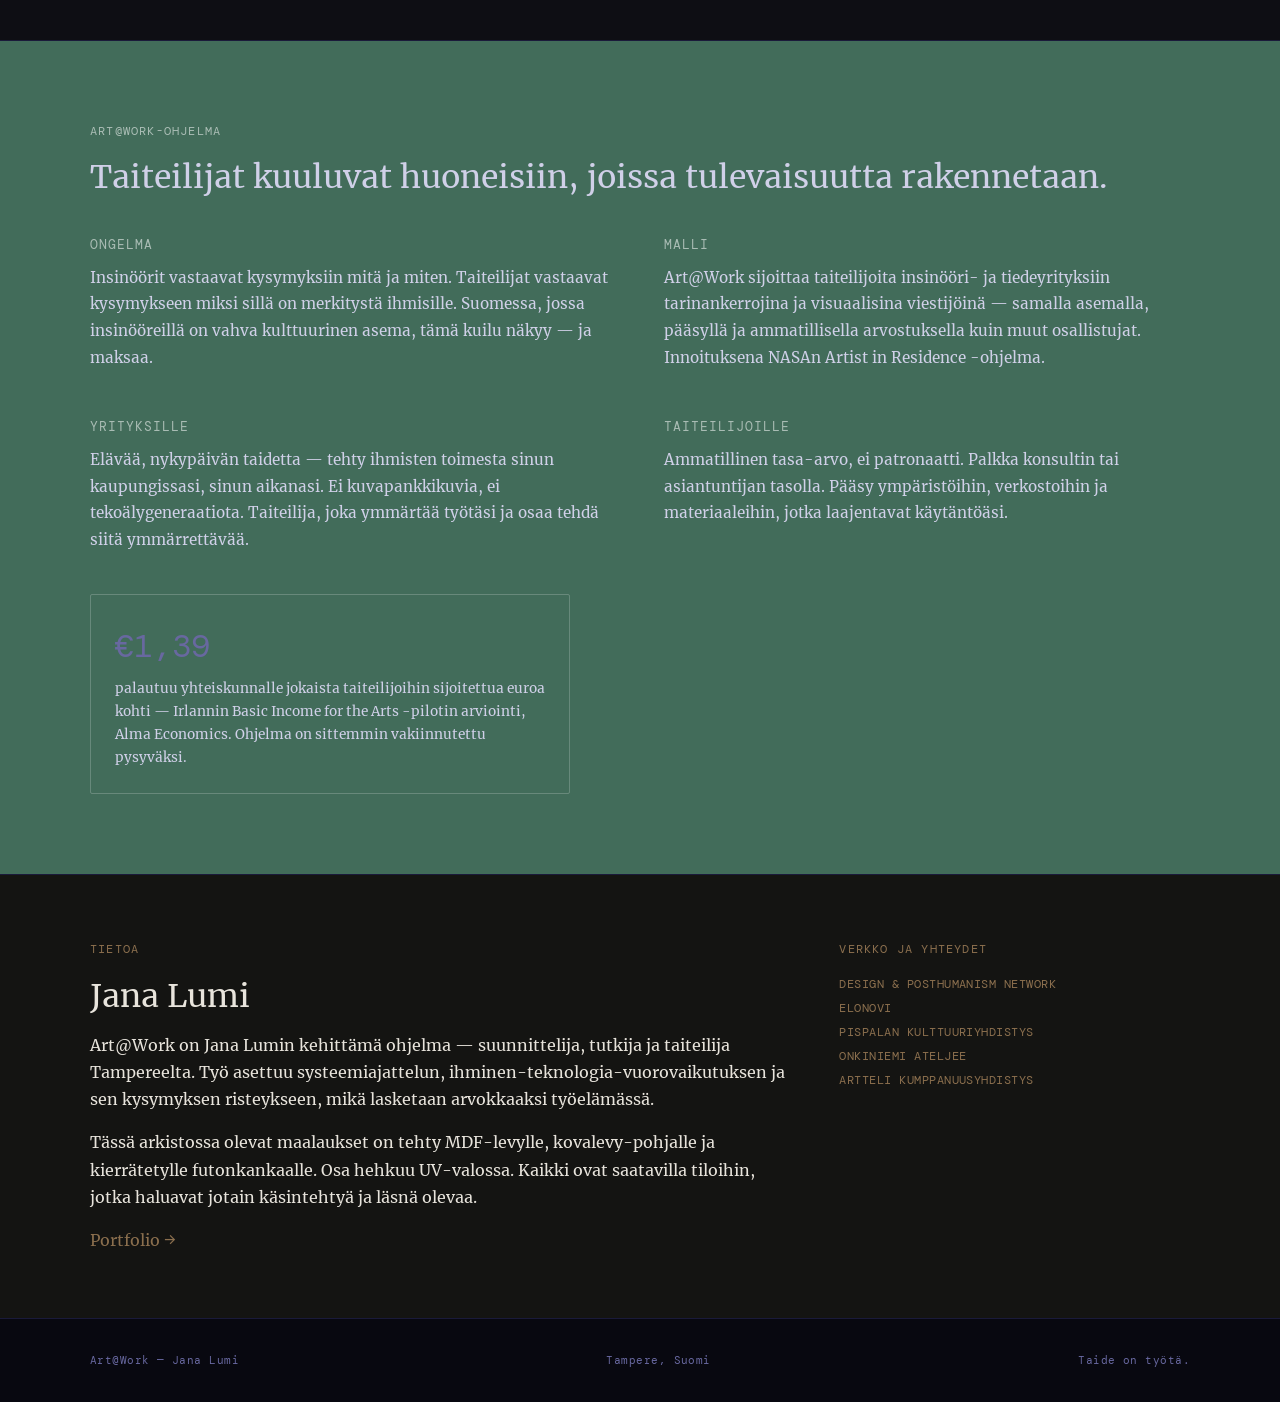
==== commit 3ff0b2fe: "Update index.html" ====
--- a/index.html
+++ b/index.html
@@ -12,33 +12,24 @@
   <!-- ── Navigation ── -->
   <nav aria-label="Päänavigaatio">
 
-    <!-- Row 1: logo · [mobile toggle] · [nav links] · language · atmosphere toggle -->
+    <!-- Row 1 -->
     <div class="nav-row-1">
       <span class="nav-logo">Art@Work</span>
 
-      <!-- Mobile accordion trigger — hidden on desktop -->
-      <button class="nav-mobile-toggle" id="nav-mobile-toggle" aria-expanded="false" aria-controls="nav-collapsible">
-        <span class="nav-mobile-arrow" id="nav-mobile-arrow">▾</span>
-      </button>
-
-      <!-- Collapsible: nav links — visible on desktop, accordion on mobile -->
-      <div class="nav-collapsible" id="nav-collapsible">
-        <ul class="nav-links">
-          <li><a href="#search">Etsi taidetta</a></li>
-          <li><a href="#artwork-programme">Ohjelma</a></li>
-          <li><a href="#about">Tietoa</a></li>
-        </ul>
-      </div>
-
-      <!-- Always visible on right: language switcher + atmosphere toggle -->
+      <!-- Nav links — hidden in mobile accordion -->
+      <ul class="nav-links" id="nav-links">
+        <li><a href="#search">Etsi taidetta</a></li>
+        <li><a href="#artwork-programme">Ohjelma</a></li>
+        <li><a href="#about">Tietoa</a></li>
+      </ul>
+
+      <!-- Right side controls -->
       <div class="nav-right">
-        <!-- Language switcher -->
         <div class="lang-switcher mono">
           <button class="lang-btn active" data-lang="fi">FI</button>
           <button class="lang-btn" data-lang="en">EN</button>
           <button class="lang-btn" data-lang="sv">SV</button>
         </div>
-        
         <div class="nav-weather-group">
           <div id="city-input-section" style="display:none;" class="city-section">
             <div class="city-wrap">
@@ -46,8 +37,6 @@
               <div id="city-dropdown" class="city-dropdown" role="listbox" aria-label="Kaupunkiehdotukset"></div>
             </div>
           </div>
-
-          <!-- Atmosphere toggle -->
           <div class="atmosphere-control" title="Vaihda tilaan/säähän">
             <span class="atm-icon" aria-hidden="true">🌌</span>
             <label class="toggle-switch">
@@ -60,15 +49,51 @@
           </div>
         </div>
       </div>
-    </div>
-
-    <!-- Row 2: atmosphere label (left) + city input (right, shown when weather active) -->
+
+      <!-- Mobile accordion trigger — CSS shows this only on mobile -->
+      <button class="nav-mobile-toggle" id="nav-mobile-toggle"
+        aria-expanded="false" aria-controls="nav-collapsible"
+        aria-label="Avaa valikko">
+        <span class="nav-mobile-arrow">▾</span>
+      </button>
+    </div>
+
+    <!-- Mobile accordion panel — contains nav links + controls -->
+    <div class="nav-collapsible" id="nav-collapsible" aria-hidden="true">
+      <ul class="nav-links-mobile">
+        <li><a href="#search">Etsi taidetta</a></li>
+        <li><a href="#artwork-programme">Ohjelma</a></li>
+        <li><a href="#about">Tietoa</a></li>
+      </ul>
+      <div class="nav-controls-mobile">
+        <div class="lang-switcher mono">
+          <button class="lang-btn" data-lang="fi">FI</button>
+          <button class="lang-btn" data-lang="en">EN</button>
+          <button class="lang-btn" data-lang="sv">SV</button>
+        </div>
+        <div class="atmosphere-control">
+          <span class="atm-icon" aria-hidden="true">🌌</span>
+          <label class="toggle-switch">
+            <input type="checkbox" id="atmosphere-toggle-mob" role="switch" aria-label="Ota sää käyttöön">
+            <span class="toggle-track"><span class="toggle-thumb"></span></span>
+          </label>
+          <span class="atm-icon" aria-hidden="true">⛅</span>
+        </div>
+      </div>
+    </div>
+
+    <!-- Row 2: atmosphere label + city input, always visible, scrollable on mobile -->
     <div class="nav-row-2">
       <span class="atmosphere-label mono" id="atmosphere-label"></span>
+      <div id="city-input-section-r2" style="display:none;" class="city-section">
+        <div class="city-wrap">
+          <input type="text" id="city-input-r2" placeholder="Kaupunki..." autocomplete="off" aria-label="Kirjoita kaupunki">
+          <div id="city-dropdown-r2" class="city-dropdown" role="listbox"></div>
+        </div>
+      </div>
     </div>
 
   </nav>
-
   <!-- ── Hero ── -->
   <section id="hero">
     <div class="container">
--- a/style.css
+++ b/style.css
@@ -170,16 +170,10 @@
 /* Nav right group — language + toggle, always visible */
 .nav-right {
   display: flex;
-  flex: 1;
-  align-items: center;
-  justify-content: space-between;
+  align-items: center;
   gap: 1rem;
-}
-
-.nav-weather-group {
-  display: flex;
-  align-items: center;
-  gap: 0.75rem;
+  margin-left: auto;
+  flex-shrink: 0;
 }
 
 /* Mobile accordion toggle */
@@ -221,40 +215,77 @@
 
 /* Mobile styles */
 @media (max-width: 680px) {
+  /* Row 1: logo left, accordion button right only */
   .nav-row-1 {
-    flex-wrap: wrap;
-    row-gap: 0.5rem;
+    flex-wrap: nowrap;
+    justify-content: space-between;
+    align-items: center;
   }
 
+  /* Hide nav-links and nav-right from row 1 on mobile */
+  .nav-links-wrap,
+  .nav-right {
+    display: none;
+  }
+
+  /* Show accordion trigger */
   .nav-mobile-toggle {
     display: flex;
-    order: -1;
+    order: 2;
+    width: 2.4rem;
+    height: 2.4rem;
+    font-size: 1.1rem;
+    border: 1px solid rgba(255,255,255,0.3);
   }
 
+  /* Collapsible panel — full width below row 1 */
   .nav-collapsible {
     display: none;
     width: 100%;
-    order: 10;
-    padding-bottom: 0.5rem;
+    flex-direction: column;
+    gap: 0.75rem;
+    padding: 0.75rem 0;
+    border-top: 1px solid var(--theme-border);
   }
 
   .nav-collapsible.open {
     display: flex;
   }
 
+  /* Inside accordion: nav links, then controls row */
   .nav-links {
     flex-direction: column;
     gap: 0.6rem;
+    flex: none;
+    width: 100%;
   }
 
-  .nav-right {
+  .nav-collapsible .nav-right {
+    display: flex;
     justify-content: space-between;
     width: 100%;
-    margin-left: auto;
+    margin-left: 0;
   }
 
+  /* Atmosphere label — scrollable on mobile */
   .nav-row-2 {
-    justify-content: space-between;
+    overflow-x: auto;
+    scrollbar-width: none;
+    -webkit-overflow-scrolling: touch;
+    justify-content: flex-start;
+    flex-wrap: nowrap;
+    padding-bottom: 0.25rem;
+  }
+
+  .nav-row-2::-webkit-scrollbar { display: none; }
+
+  .atmosphere-label {
+    white-space: nowrap;
+    flex-shrink: 0;
+  }
+
+  #city-input-section {
+    flex-shrink: 0;
   }
 }
 
@@ -1288,3 +1319,42 @@
 }
 
 .uv-icon { font-size: 0.8rem; }
+
+/* ── Mobile nav accordion panel contents ── */
+.nav-links-mobile {
+  list-style: none;
+  display: flex;
+  flex-direction: column;
+  gap: 0.6rem;
+}
+
+.nav-links-mobile a {
+  font-family: var(--font-mono);
+  font-size: 0.85rem;
+  letter-spacing: 0.08em;
+  text-transform: uppercase;
+  color: var(--theme-line-primary);
+}
+
+.nav-links-mobile a:hover { color: var(--umber); text-decoration: none; }
+
+.nav-controls-mobile {
+  display: flex;
+  align-items: center;
+  justify-content: space-between;
+  width: 100%;
+  padding-top: 0.5rem;
+  border-top: 1px solid var(--theme-border);
+}
+
+/* Hide desktop nav links on mobile */
+@media (max-width: 680px) {
+  .nav-links { display: none; }
+  .nav-right { display: none; }
+}
+
+/* Hide mobile accordion on desktop */
+@media (min-width: 681px) {
+  .nav-mobile-toggle { display: none !important; }
+  .nav-collapsible { display: none !important; }
+}
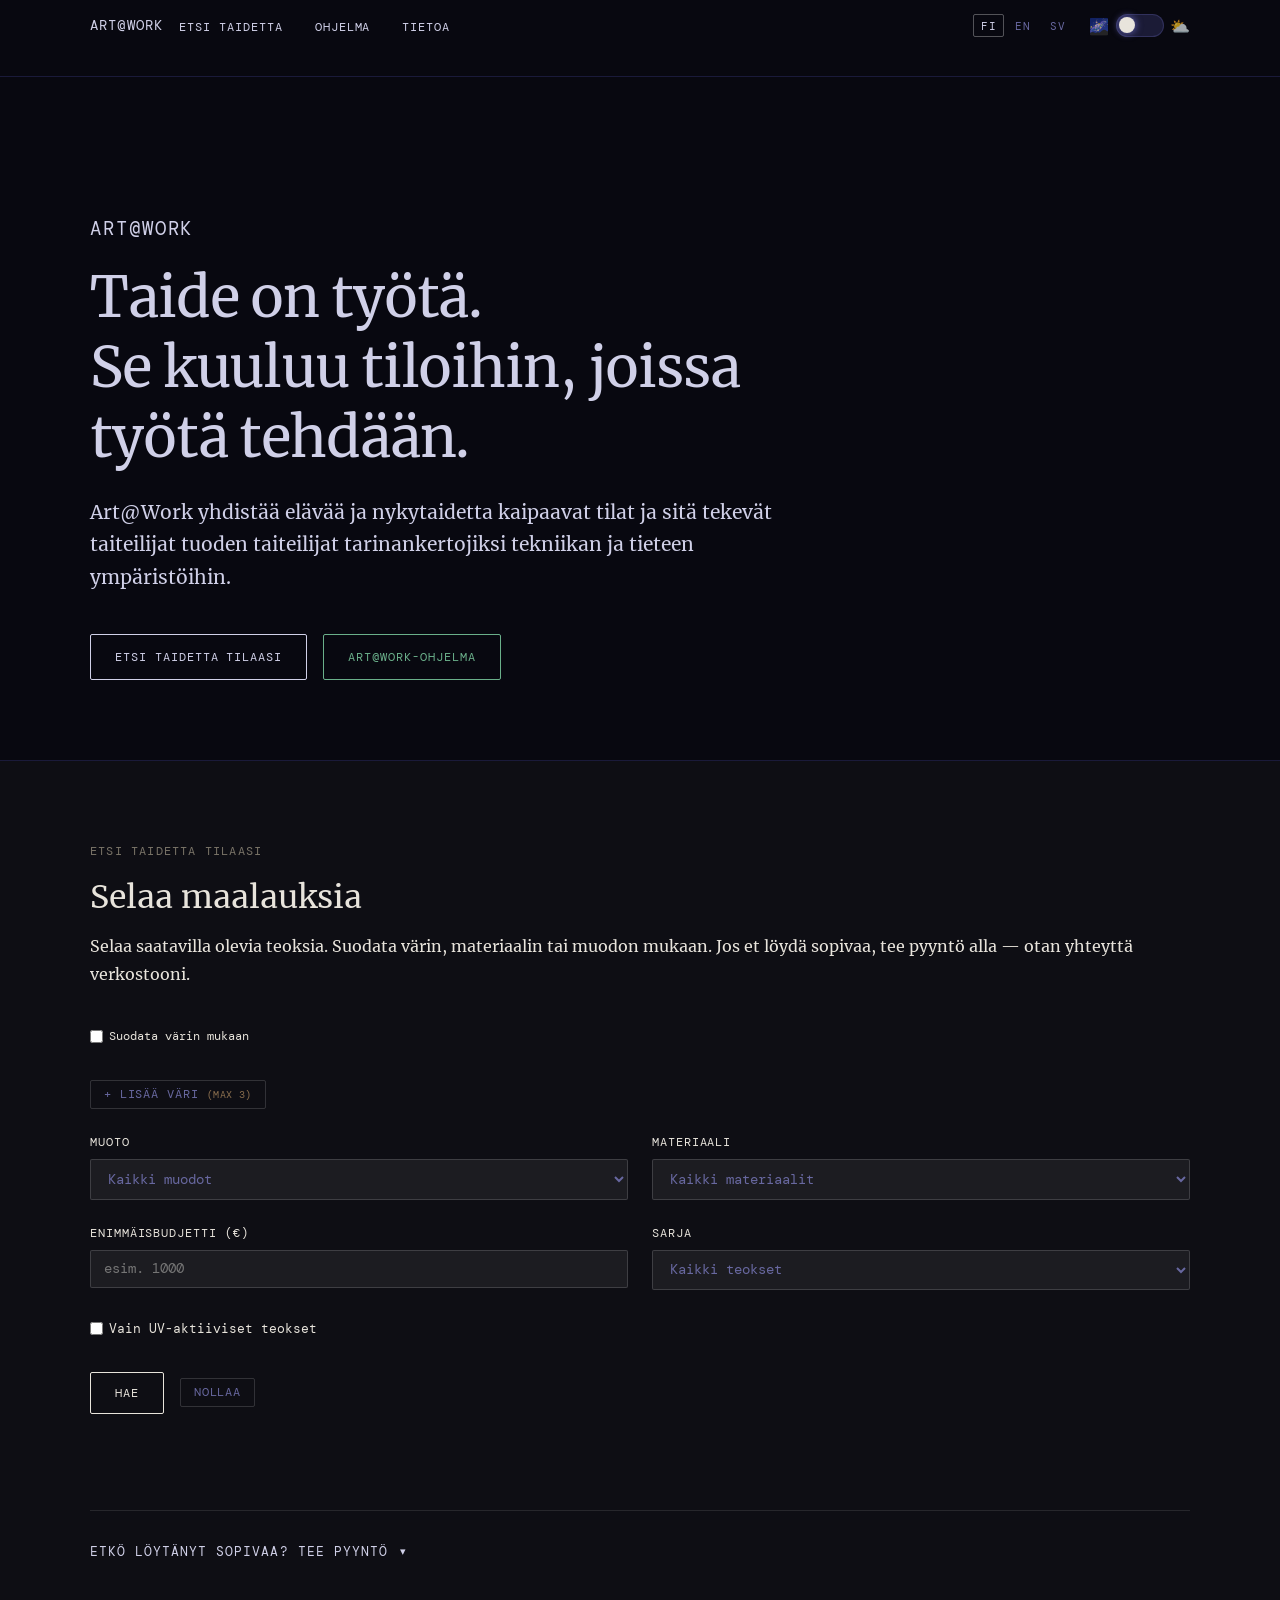
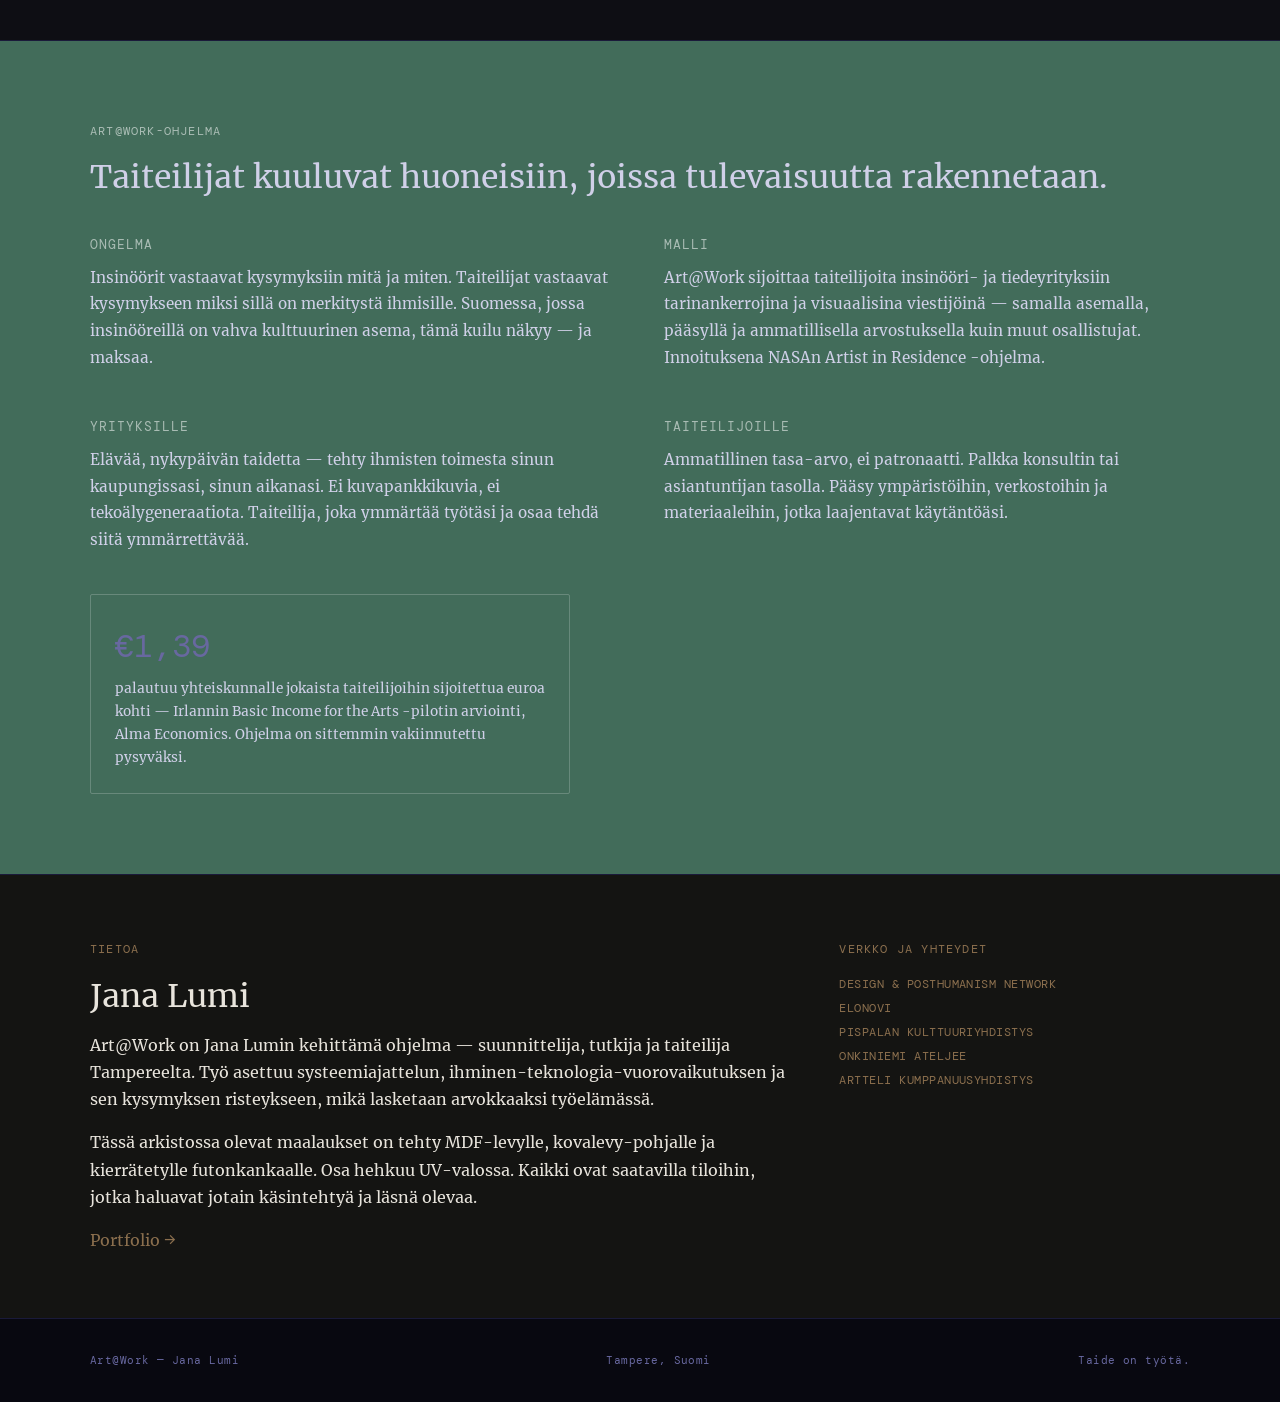
==== commit b0ec6cc7: "Update index.html" ====
--- a/index.html
+++ b/index.html
@@ -9,21 +9,21 @@
 </head>
 <body>
 
-  <!-- ── Navigation ── -->
+<!-- ── Navigation ── -->
   <nav aria-label="Päänavigaatio">
 
     <!-- Row 1 -->
     <div class="nav-row-1">
       <span class="nav-logo">Art@Work</span>
 
-      <!-- Nav links — hidden in mobile accordion -->
-      <ul class="nav-links" id="nav-links">
+      <!-- Desktop: nav links -->
+      <ul class="nav-links">
         <li><a href="#search">Etsi taidetta</a></li>
         <li><a href="#artwork-programme">Ohjelma</a></li>
         <li><a href="#about">Tietoa</a></li>
       </ul>
 
-      <!-- Right side controls -->
+      <!-- Desktop: language · [city input + toggle] -->
       <div class="nav-right">
         <div class="lang-switcher mono">
           <button class="lang-btn active" data-lang="fi">FI</button>
@@ -50,7 +50,7 @@
         </div>
       </div>
 
-      <!-- Mobile accordion trigger — CSS shows this only on mobile -->
+      <!-- Mobile only: accordion trigger -->
       <button class="nav-mobile-toggle" id="nav-mobile-toggle"
         aria-expanded="false" aria-controls="nav-collapsible"
         aria-label="Avaa valikko">
@@ -58,7 +58,7 @@
       </button>
     </div>
 
-    <!-- Mobile accordion panel — contains nav links + controls -->
+    <!-- Mobile accordion panel: nav links + language + toggle + city -->
     <div class="nav-collapsible" id="nav-collapsible" aria-hidden="true">
       <ul class="nav-links-mobile">
         <li><a href="#search">Etsi taidetta</a></li>
@@ -71,36 +71,39 @@
           <button class="lang-btn" data-lang="en">EN</button>
           <button class="lang-btn" data-lang="sv">SV</button>
         </div>
-        <div class="atmosphere-control">
-          <span class="atm-icon" aria-hidden="true">🌌</span>
-          <label class="toggle-switch">
-            <input type="checkbox" id="atmosphere-toggle-mob" role="switch" aria-label="Ota sää käyttöön">
-            <span class="toggle-track"><span class="toggle-thumb"></span></span>
-          </label>
-          <span class="atm-icon" aria-hidden="true">⛅</span>
-        </div>
-      </div>
-    </div>
-
-    <!-- Row 2: atmosphere label + city input, always visible, scrollable on mobile -->
+        <div class="nav-weather-group">
+          <div id="city-input-section-mob" style="display:none;" class="city-section">
+            <div class="city-wrap">
+              <input type="text" id="city-input-mob" placeholder="Kaupunki..." autocomplete="off" aria-label="Kirjoita kaupunki">
+              <div id="city-dropdown-mob" class="city-dropdown" role="listbox"></div>
+            </div>
+          </div>
+          <div class="atmosphere-control">
+            <span class="atm-icon" aria-hidden="true">🌌</span>
+            <label class="toggle-switch">
+              <input type="checkbox" id="atmosphere-toggle-mob" role="switch" aria-label="Ota sää käyttöön">
+              <span class="toggle-track"><span class="toggle-thumb"></span></span>
+            </label>
+            <span class="atm-icon" aria-hidden="true">⛅</span>
+          </div>
+        </div>
+      </div>
+    </div>
+
+    <!-- Row 2: atmosphere label, always visible, scrollable on mobile -->
     <div class="nav-row-2">
       <span class="atmosphere-label mono" id="atmosphere-label"></span>
-      <div id="city-input-section-r2" style="display:none;" class="city-section">
-        <div class="city-wrap">
-          <input type="text" id="city-input-r2" placeholder="Kaupunki..." autocomplete="off" aria-label="Kirjoita kaupunki">
-          <div id="city-dropdown-r2" class="city-dropdown" role="listbox"></div>
-        </div>
-      </div>
     </div>
 
   </nav>
+  
   <!-- ── Hero ── -->
   <section id="hero">
     <div class="container">
       <div class="hero-statement">
         <p class="eyebrow">Art@Work</p>
         <h1>Taide on työtä.<br>Se kuuluu tiloihin, joissa työtä tehdään.</h1>
-        <p>Art@Work yhdistää tiloja, jotka haluavat elävää ja nykytaidetta, niihin taiteilijoihin jotka tekevät sitä — ja tuo taiteilijat mukaan insinööri- ja tiedeympäristöihin tarinankerrojina, ei koristeena.</p>
+        <p>Art@Work yhdistää elävää ja nykytaidetta kaipaavat tilat ja sitä tekevät taiteilijat tuoden taiteilijat tarinankertojiksi tekniikan ja tieteen ympäristöihin.</p>
         <div class="zone-links">
           <a href="#search" class="btn btn-ink">Etsi taidetta tilaasi</a>
           <a href="#artwork-programme" class="btn btn-forest">Art@Work-ohjelma</a>
--- a/style.css
+++ b/style.css
@@ -142,7 +142,7 @@
   display: flex;
   gap: 2rem;
   list-style: none;
-  flex: 1;
+  flex: initial;
 }
 
 .nav-links a {
@@ -154,6 +154,12 @@
 }
 
 .nav-links a:hover { color: var(--umber); text-decoration: none; }
+
+.nav-weather-group {
+  display: flex;
+  align-items: center;
+  gap: 0.75rem;
+}
 
 /* Row 2: atmosphere label + city input, right-aligned */
 .nav-row-2 {
@@ -1324,7 +1330,7 @@
 .nav-links-mobile {
   list-style: none;
   display: flex;
-  flex-direction: column;
+  flex-direction: row;
   gap: 0.6rem;
 }
 
@@ -1353,8 +1359,39 @@
   .nav-right { display: none; }
 }
 
-/* Hide mobile accordion on desktop */
+
+}
+
+/* ── Nav weather group: city input + toggle, horizontal ── */
+.nav-weather-group {
+  display: flex;
+  flex-direction: row;
+  align-items: center;
+  gap: 0.5rem;
+  flex-shrink: 0;
+}
+
+/* ── Nav collapsible panel ── */
+/* Hidden by default on all viewports */
+.nav-collapsible {
+  display: none;
+  flex-direction: column;
+  gap: 0.75rem;
+  padding: 0.75rem 0;
+  width: min(var(--max), 100% - 3rem);
+  margin-inline: auto;
+  border-top: 1px solid var(--theme-border);
+}
+
+/* Shown when accordion is open — mobile only */
+@media (max-width: 680px) {
+  .nav-collapsible.open {
+    display: flex;
+  }
+}
+
+/* Always hidden on desktop regardless of .open class */
 @media (min-width: 681px) {
+  .nav-collapsible { display: none !important; }
   .nav-mobile-toggle { display: none !important; }
-  .nav-collapsible { display: none !important; }
-}
+}
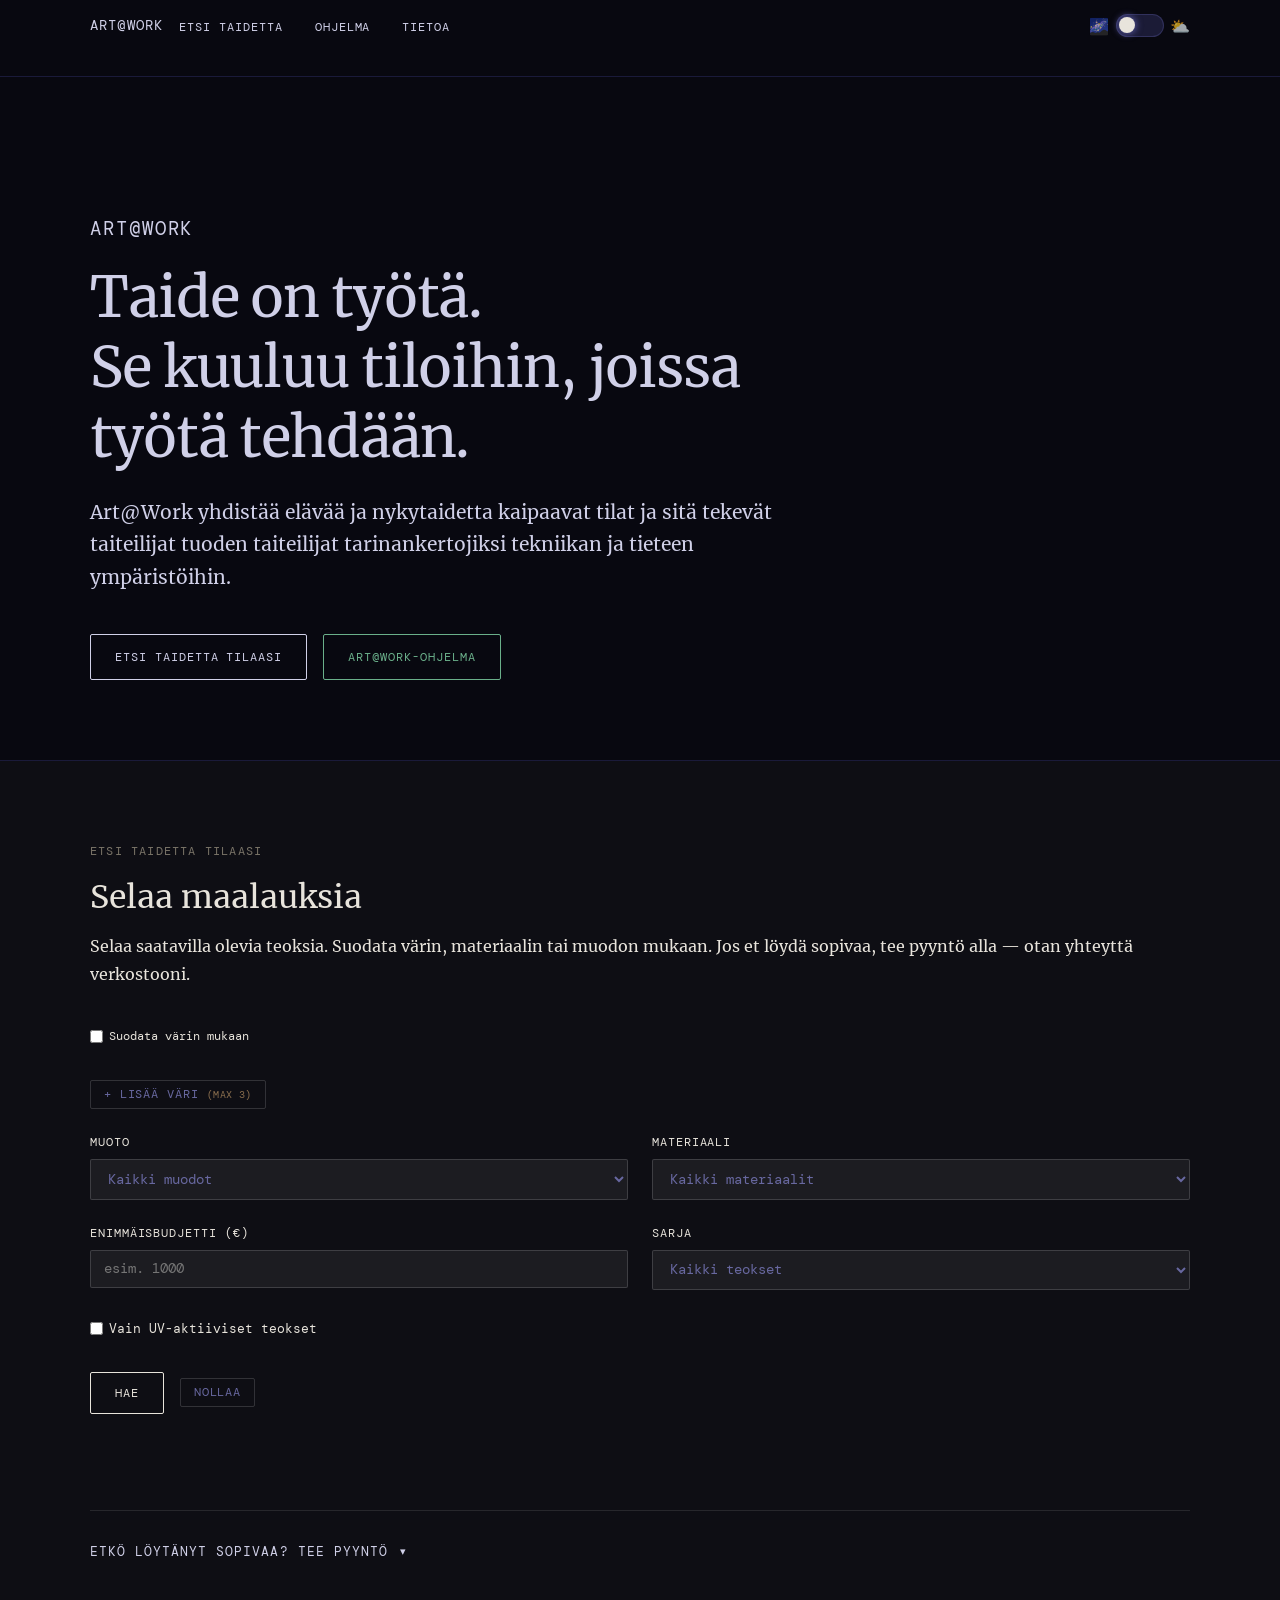
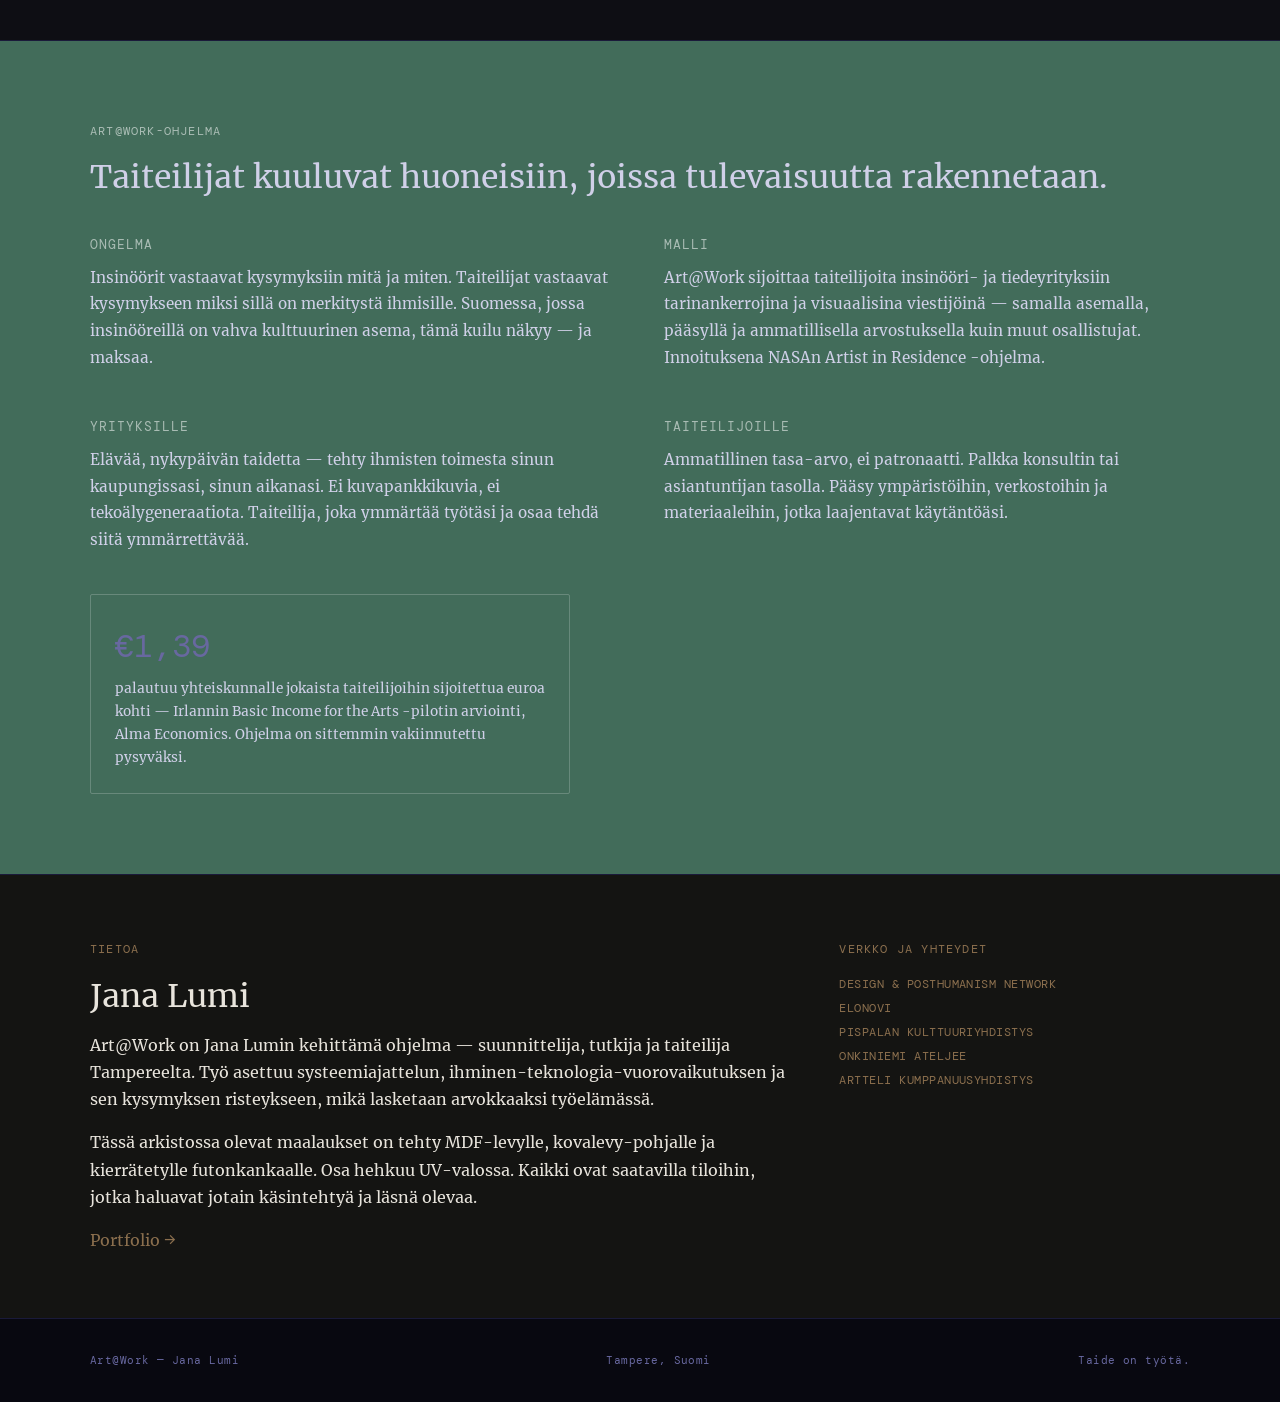
==== commit 4c147946: "Comment out language switcher in index.html Commented out the language switcher section in the navig" ====
--- a/index.html
+++ b/index.html
@@ -1,4 +1,5 @@
 <!DOCTYPE html>
+<!-- A JanaLumi Project: janalumi.github.io -->
 <html lang="fi" data-theme="dark">
 <head>
   <meta charset="UTF-8">
@@ -25,11 +26,11 @@
 
       <!-- Desktop: language · [city input + toggle] -->
       <div class="nav-right">
-        <div class="lang-switcher mono">
+     <!--   <div class="lang-switcher mono">
           <button class="lang-btn active" data-lang="fi">FI</button>
           <button class="lang-btn" data-lang="en">EN</button>
           <button class="lang-btn" data-lang="sv">SV</button>
-        </div>
+        </div> -->
         <div class="nav-weather-group">
           <div id="city-input-section" style="display:none;" class="city-section">
             <div class="city-wrap">
@@ -66,11 +67,11 @@
         <li><a href="#about">Tietoa</a></li>
       </ul>
       <div class="nav-controls-mobile">
-        <div class="lang-switcher mono">
+   <!--     <div class="lang-switcher mono">
           <button class="lang-btn" data-lang="fi">FI</button>
           <button class="lang-btn" data-lang="en">EN</button>
           <button class="lang-btn" data-lang="sv">SV</button>
-        </div>
+        </div> -->
         <div class="nav-weather-group">
           <div id="city-input-section-mob" style="display:none;" class="city-section">
             <div class="city-wrap">
